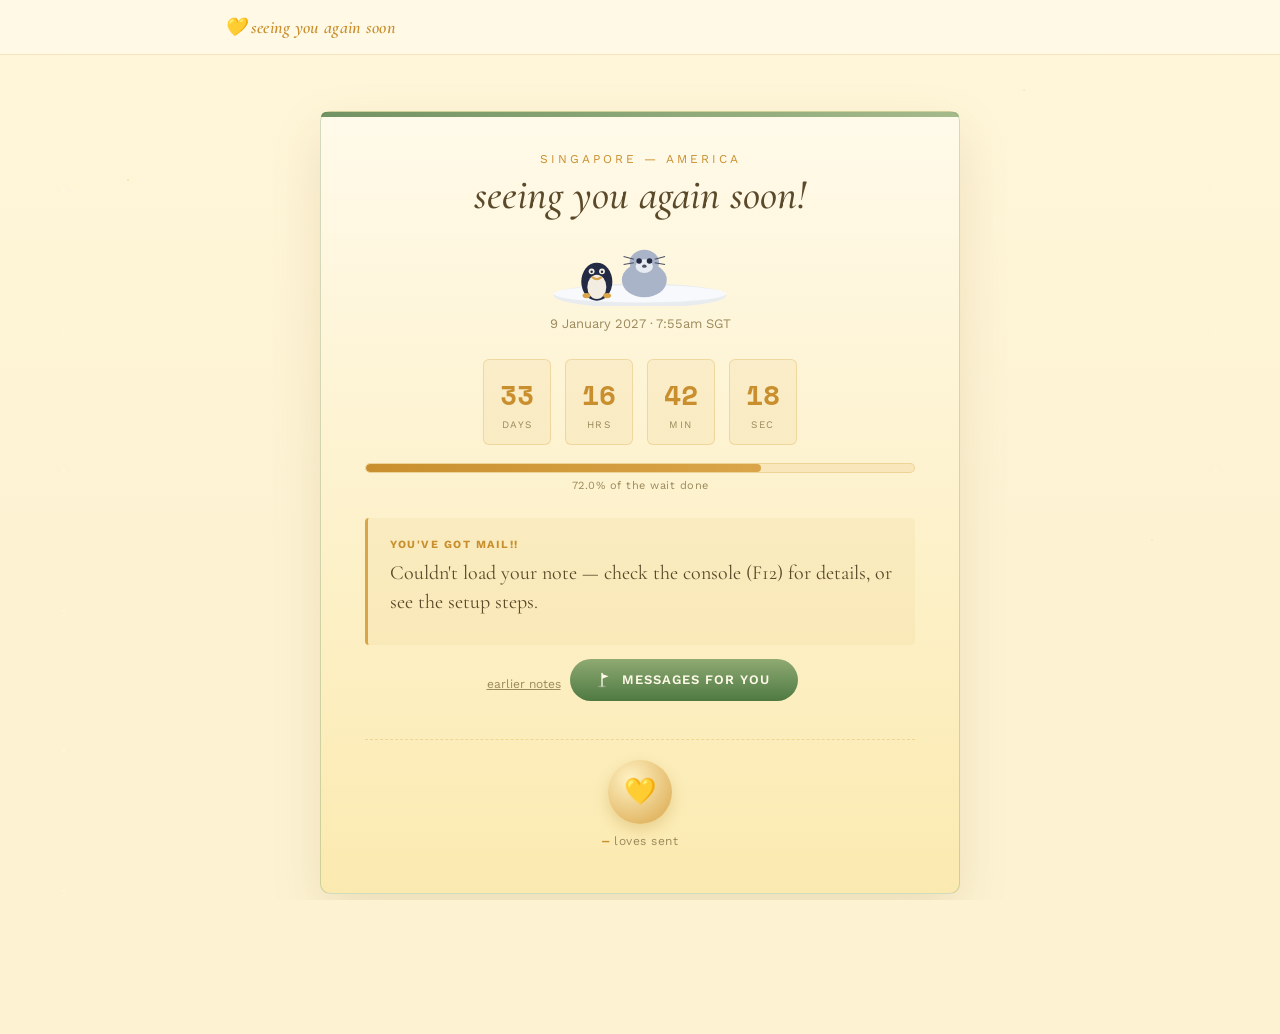
==== index.html @ cc48c46d "Update index.html" ====
<!DOCTYPE html>
<html lang="en">
<head>
<meta charset="UTF-8">
<meta name="viewport" content="width=device-width, initial-scale=1">
<title>seeing you again soon!</title>
<link rel="stylesheet" href="page.css">
</head>
<body>

  <div class="sky"></div>
  <div class="snow" aria-hidden="true"></div>

  <header class="site-header">
    <div class="site-header-inner">
      <span class="site-logo">💛 seeing you again soon</span>
    </div>
  </header>

  <main class="stage">

    <!-- HOME VIEW -->
    <section id="view-home" class="view is-active">
      <div class="frame">
        <p class="eyebrow">Singapore &mdash; America</p>
        <h1 class="headline">seeing you again soon!</h1>
        <img class="pals" src="icons/pals-illustration.svg" alt="a little penguin and seal sitting together on an ice floe" />
        <p class="target-date">9 January 2027 &middot; 7:55am SGT</p>

        <div class="countdown" id="countdown" aria-live="polite">
          <div class="unit"><span class="num" id="cd-days">00</span><span class="label">days</span></div>
          <div class="unit"><span class="num" id="cd-hours">00</span><span class="label">hrs</span></div>
          <div class="unit"><span class="num" id="cd-mins">00</span><span class="label">min</span></div>
          <div class="unit"><span class="num" id="cd-secs">00</span><span class="label">sec</span></div>
        </div>

        <div class="progress-wrap">
          <div class="progress-track"><div class="progress-fill" id="progress-fill"></div></div>
          <p class="progress-pct" id="progress-pct">0% of the wait done</p>
        </div>

        <div class="note-card" id="note-card">
          <p class="note-eyebrow">you've got mail!!</p>
          <p class="note-body" id="note-body">Loading&hellip;</p>
          <p class="note-date" id="note-date"></p>
        </div>

        <button class="prev-toggle" id="view-calendar-btn" type="button">
          earlier notes
        </button>

        <button class="letterbox-btn" id="open-letterbox" type="button">
          <svg class="flag-icon" viewBox="0 0 24 24" width="16" height="16" aria-hidden="true"><line x1="6" y1="2" x2="6" y2="21" stroke="currentColor" stroke-width="2" stroke-linecap="round"/><polygon points="6,3 6,10 16,6.5" fill="currentColor"/><ellipse cx="6" cy="21.5" rx="6" ry="1.4" fill="currentColor" opacity="0.3"/></svg>
          messages for you
        </button>

        <div class="love-section">
          <button class="send-love-btn" id="send-love-btn" type="button" aria-label="send love">💛</button>
          <p class="love-count-label"><span id="love-count">—</span> loves sent</p>
        </div>
      </div>
    </section>

    <!-- MOOD SELECT VIEW -->
    <section id="view-mood" class="view">
      <div class="frame">
        <button class="back-btn" data-back="view-home" type="button">
          <svg class="flag-icon-sm" viewBox="0 0 24 24" width="13" height="13" aria-hidden="true"><line x1="6" y1="2" x2="6" y2="21" stroke="currentColor" stroke-width="2" stroke-linecap="round"/><polygon points="6,3 6,10 16,6.5" fill="currentColor"/><ellipse cx="6" cy="21.5" rx="6" ry="1.4" fill="currentColor" opacity="0.3"/></svg>
          back
        </button>
        <h2 class="sub-headline">choose a message based on how you're feeling!</h2>
        <div class="mood-grid" id="mood-grid"></div>
      </div>
    </section>

    <!-- ENVELOPES VIEW -->
    <section id="view-envelopes" class="view">
      <div class="frame">
        <button class="back-btn" data-back="view-mood" type="button">
          <svg class="flag-icon-sm" viewBox="0 0 24 24" width="13" height="13" aria-hidden="true"><line x1="6" y1="2" x2="6" y2="21" stroke="currentColor" stroke-width="2" stroke-linecap="round"/><polygon points="6,3 6,10 16,6.5" fill="currentColor"/><ellipse cx="6" cy="21.5" rx="6" ry="1.4" fill="currentColor" opacity="0.3"/></svg>
          back
        </button>
        <h2 class="sub-headline" id="envelopes-title">pick an envelope</h2>
        <div class="envelope-grid" id="envelope-grid"></div>
        <div class="letter-reveal" id="letter-reveal" hidden>
          <p class="letter-text" id="letter-text"></p>
          <button class="close-letter" id="close-letter" type="button">seal it back up</button>
        </div>
      </div>
    </section>

    <!-- CALENDAR VIEW -->
    <section id="view-calendar" class="view">
      <div class="frame calendar-frame">
        <button class="back-btn" data-back="view-home" type="button">
          <svg class="flag-icon-sm" viewBox="0 0 24 24" width="13" height="13" aria-hidden="true"><line x1="6" y1="2" x2="6" y2="21" stroke="currentColor" stroke-width="2" stroke-linecap="round"/><polygon points="6,3 6,10 16,6.5" fill="currentColor"/><ellipse cx="6" cy="21.5" rx="6" ry="1.4" fill="currentColor" opacity="0.3"/></svg>
          back
        </button>
        <h2 class="sub-headline">all your notes</h2>

        <div class="calendar-header">
          <button class="cal-nav" id="cal-prev" type="button" aria-label="previous month">&#8249;</button>
          <p class="calendar-month-label" id="cal-month-label">Month Year</p>
          <button class="cal-nav" id="cal-next" type="button" aria-label="next month">&#8250;</button>
        </div>

        <div class="calendar-weekdays">
          <span>S</span><span>M</span><span>T</span><span>W</span><span>T</span><span>F</span><span>S</span>
        </div>
        <div class="calendar-grid" id="calendar-grid"></div>

        <p class="calendar-hint">tap or hover a highlighted date to read that day's note</p>
      </div>
    </section>

  </main>

  <div class="calendar-tooltip" id="calendar-tooltip" hidden></div>

  <!-- golf ball transition overlay -->
  <div class="transition-overlay" id="transition-overlay" hidden>
    <svg viewBox="0 0 400 160" class="transition-svg" preserveAspectRatio="xMidYMid meet">
      <line x1="0" y1="130" x2="400" y2="130" stroke="#8a9c72" stroke-width="2" opacity="0.5"/>
      <ellipse cx="330" cy="130" rx="13" ry="5" fill="#2b3a2b"/>
      <line x1="330" y1="130" x2="330" y2="76" stroke="#6b4a2a" stroke-width="3"/>
      <polygon points="330,76 330,92 358,84" fill="#c15b4a"/>
      <g id="golf-club">
        <line x1="30" y1="46" x2="30" y2="118" stroke="#4a4f63" stroke-width="3" stroke-linecap="round"/>
        <rect x="23" y="112" width="15" height="10" rx="2" fill="#2b2b2b"/>
      </g>
      <circle id="golf-ball" cx="30" cy="122" r="8" fill="#fffdf6" stroke="#d8d2bd" stroke-width="1"/>
    </svg>
  </div>

  <footer class="site-footer">
    <p>🐧 &amp; 🦭 &middot; sealed with love</p>
  </footer>

  <script src="messages.js?v=3"></script>
  <script src="page.js?v=3"></script>
</body>
</html>
---- page.css ----
@import url('https://fonts.googleapis.com/css2?family=Cormorant+Garamond:ital,wght@0,400;0,500;0,600;1,500&family=Work+Sans:wght@400;500;600&family=Space+Mono:wght@400;700&display=swap');

:root{
  --bg: #fdf3d3;
  --bg-alt: #fbeab0;
  --card: #fffaea;
  --gold: #d9a548;
  --gold-soft: #c98f2e;
  --rose: #e2a37f;
  --blue: #a9c6dd;
  --ink: #5b4a2a;
  --muted: #9c8a5c;
  --green: #4f7942;
  --green-soft: #8faa73;

  --display: 'Cormorant Garamond', Georgia, serif;
  --body: 'Work Sans', -apple-system, sans-serif;
  --mono: 'Space Mono', monospace;
}

*{ box-sizing: border-box; }

html,body{
  margin:0; padding:0; height:100%;
  background: var(--bg);
  color: var(--ink);
  font-family: var(--body);
  overflow-x:hidden;
}

@media (prefers-reduced-motion: reduce){
  *{ animation-duration: 0.001ms !important; transition-duration: 0.001ms !important; }
}

.sky{
  position:fixed; inset:0; z-index:0;
  background:
    radial-gradient(1.5px 1.5px at 10% 20%, rgba(217,165,72,.35), transparent),
    radial-gradient(1.5px 1.5px at 80% 10%, rgba(217,165,72,.25), transparent),
    radial-gradient(2px 2px at 60% 70%, rgba(217,165,72,.3), transparent),
    radial-gradient(1.5px 1.5px at 30% 85%, rgba(217,165,72,.2), transparent),
    radial-gradient(1.5px 1.5px at 90% 60%, rgba(217,165,72,.2), transparent),
    radial-gradient(2px 2px at 45% 35%, rgba(217,165,72,.25), transparent),
    linear-gradient(180deg, #fff6da, var(--bg) 60%);
  pointer-events:none;
}

.snow{
  position:fixed; inset:0; z-index:0; pointer-events:none; overflow:hidden;
}
.snow::before, .snow::after{
  content:"";
  position:absolute; top:-10%; left:0; width:100%; height:120%;
  background-image:
    radial-gradient(2px 2px at 5% 0%, rgba(255,255,255,.7), transparent),
    radial-gradient(2px 2px at 25% 0%, rgba(255,255,255,.55), transparent),
    radial-gradient(1.5px 1.5px at 45% 0%, rgba(255,255,255,.65), transparent),
    radial-gradient(2px 2px at 65% 0%, rgba(255,255,255,.5), transparent),
    radial-gradient(1.5px 1.5px at 85% 0%, rgba(255,255,255,.6), transparent),
    radial-gradient(2px 2px at 95% 0%, rgba(255,255,255,.55), transparent);
  background-repeat: repeat-y;
  background-size: 100% 140px;
  animation: fall 14s linear infinite;
}
.snow::after{ animation-duration: 22s; opacity: 0.6; background-size: 100% 220px; }
@keyframes fall{
  from{ transform: translateY(-10%); }
  to{ transform: translateY(100%); }
}

/* site header — makes this feel like a page, not a floating widget */
.site-header{
  position: sticky; top: 0; z-index: 10;
  background: rgba(255, 250, 234, 0.75);
  backdrop-filter: blur(8px);
  -webkit-backdrop-filter: blur(8px);
  border-bottom: 1px solid rgba(217,165,72,0.25);
}
.site-header-inner{
  max-width: 880px;
  margin: 0 auto;
  padding: 16px 24px;
}
.site-logo{
  font-family: var(--display);
  font-style: italic;
  font-size: 18px;
  font-weight: 600;
  color: var(--gold-soft);
  letter-spacing: 0.3px;
}

.site-footer{
  position: relative; z-index: 1;
  text-align: center;
  padding: 30px 20px 40px;
  font-size: 12px;
  color: var(--muted);
  letter-spacing: 0.5px;
}
.site-footer p{ margin: 0; }

.stage{
  position:relative; z-index:1;
  min-height: calc(100vh - 120px);
  display:flex; align-items:center; justify-content:center;
  padding: 56px 20px;
}

.view{ display:none; width:100%; }
.view.is-active{ display:block; }

.frame{
  max-width: 640px;
  margin: 0 auto;
  padding: 40px 44px 44px;
  border-radius: 10px;
  background: linear-gradient(180deg, var(--card), var(--bg-alt));
  position: relative;
  text-align:center;
  border: 1px solid rgba(107,143,94,0.3);
  box-shadow: 0 20px 50px rgba(140, 110, 40, 0.15);
}

.frame::before{
  content:"";
  position:absolute; top:0; left:0; right:0; height:5px;
  border-radius: 10px 10px 0 0;
  background: linear-gradient(90deg, var(--green), var(--green-soft));
  opacity: 0.8;
  pointer-events:none;
}

.eyebrow{
  font-family: var(--body);
  font-size: 12px;
  letter-spacing: 3px;
  text-transform: uppercase;
  color: var(--gold-soft);
  margin: 0 0 6px;
}

.headline{
  font-family: var(--display);
  font-style: italic;
  font-weight: 500;
  font-size: 42px;
  line-height: 1.1;
  margin: 0 0 10px;
  color: var(--ink);
}

.pals{
  width: 190px;
  max-width: 60%;
  height: auto;
  margin: 4px auto 10px;
  display: block;
}

.target-date{
  font-family: var(--body);
  font-size: 13px;
  color: var(--muted);
  margin: 0 0 28px;
}

.countdown{
  display:flex;
  justify-content:center;
  gap: 14px;
  margin-bottom: 18px;
  flex-wrap: wrap;
}

.unit{
  background: rgba(217,165,72,0.1);
  border: 1px solid rgba(217,165,72,0.3);
  border-radius: 6px;
  padding: 14px 16px;
  min-width: 68px;
}

.num{
  display:block;
  font-family: var(--mono);
  font-weight: 700;
  font-size: 28px;
  color: var(--gold-soft);
  font-variant-numeric: tabular-nums;
}

.label{
  display:block;
  font-family: var(--body);
  font-size: 10px;
  letter-spacing: 1.5px;
  text-transform: uppercase;
  color: var(--muted);
  margin-top: 4px;
}

/* progress bar */
.progress-wrap{
  margin: 0 0 26px;
}
.progress-track{
  height: 10px;
  border-radius: 999px;
  background: rgba(217,165,72,0.15);
  border: 1px solid rgba(217,165,72,0.3);
  overflow: hidden;
}
.progress-fill{
  height: 100%;
  width: 0%;
  background: linear-gradient(90deg, var(--gold-soft), var(--gold));
  border-radius: 999px;
  transition: width 0.6s ease;
}
.progress-pct{
  font-size: 11px;
  letter-spacing: 0.5px;
  color: var(--muted);
  margin: 6px 0 0;
}

.note-card{
  background: rgba(217,165,72,0.08);
  border-left: 3px solid var(--gold);
  border-radius: 4px;
  padding: 20px 22px;
  text-align: left;
  margin-bottom: 14px;
}

.note-eyebrow{
  font-size: 11px;
  letter-spacing: 1.5px;
  text-transform: uppercase;
  color: var(--gold-soft);
  margin: 0 0 8px;
  font-weight: 700;
}

.note-body{
  font-family: var(--display);
  font-size: 20px;
  line-height: 1.45;
  margin: 0 0 8px;
  color: var(--ink);
}

.note-date{
  font-size: 11px;
  color: var(--muted);
  margin: 0;
}

.prev-toggle{
  background:none; border:none;
  color: var(--muted);
  font-family: var(--body);
  font-size: 12px;
  text-decoration: underline;
  cursor:pointer;
  margin-bottom: 18px;
  padding: 4px;
}
.prev-toggle:hover{ color: var(--gold-soft); }

.prev-list{
  list-style:none; margin: 0 0 22px; padding:0;
  text-align:left;
  display:flex; flex-direction:column; gap:10px;
}
.prev-list li{
  font-size: 13px;
  color: var(--muted);
  border-left: 2px solid rgba(217,165,72,0.3);
  padding-left: 12px;
}
.prev-list li .pl-date{
  display:block;
  font-size: 10px;
  letter-spacing:1px;
  text-transform:uppercase;
  color: var(--gold-soft);
  margin-bottom: 2px;
}

.letterbox-btn, .close-letter{
  font-family: var(--body);
  font-weight: 600;
  font-size: 13px;
  letter-spacing: 1px;
  text-transform: uppercase;
  color: #fffaea;
  background: linear-gradient(180deg, var(--green-soft), var(--green));
  border: none;
  border-radius: 999px;
  padding: 13px 28px;
  cursor: pointer;
  display: inline-flex;
  align-items: center;
  gap: 8px;
  transition: transform 0.15s ease, box-shadow 0.15s ease;
}
.letterbox-btn:hover, .close-letter:hover{
  transform: translateY(-1px);
  box-shadow: 0 6px 18px rgba(79,121,66,0.3);
}
.flag-icon{ flex-shrink: 0; }

/* send love */
.love-section{
  margin-top: 26px;
  padding-top: 20px;
  border-top: 1px dashed rgba(217,165,72,0.35);
  display:flex; flex-direction:column; align-items:center; gap:8px;
}
.send-love-btn{
  width: 64px; height: 64px;
  border-radius: 50%;
  border: none;
  background: radial-gradient(circle at 35% 30%, #fff2c4, var(--gold));
  font-size: 26px;
  cursor: pointer;
  box-shadow: 0 6px 14px rgba(180,130,30,0.25);
  transition: transform 0.15s ease;
}
.send-love-btn:hover{ transform: scale(1.08); }
.send-love-btn.is-sending{ animation: pulse-love 0.4s ease; }
@keyframes pulse-love{
  0%{ transform: scale(1); }
  40%{ transform: scale(1.25); }
  100%{ transform: scale(1); }
}
.love-count-label{
  font-size: 12px;
  color: var(--muted);
  letter-spacing: 0.5px;
  margin: 0;
}
.love-count-label #love-count{
  font-family: var(--mono);
  color: var(--gold-soft);
  font-weight: 700;
}

.back-btn{
  background:none; border:none;
  color: var(--muted);
  font-family: var(--body);
  font-size: 13px;
  cursor:pointer;
  position:absolute;
  top: 18px; left: 20px;
  display: inline-flex;
  align-items: center;
  gap: 6px;
}
.back-btn:hover{ color: var(--green); }
.flag-icon-sm{ flex-shrink: 0; }

.sub-headline{
  font-family: var(--display);
  font-style: italic;
  font-size: 27px;
  font-weight: 500;
  margin: 18px 0 28px;
  color: var(--ink);
}

/* mood grid — bigger, square tiles, centred rows (incl. trailing row) */
.mood-grid{
  display:flex;
  flex-wrap: wrap;
  justify-content: center;
  gap: 18px;
}

.mood-seal{
  border: 1px solid rgba(217,165,72,0.3);
  border-radius: 18px;
  padding: 16px 10px 14px;
  cursor: pointer;
  background: rgba(217,165,72,0.06);
  display:flex; flex-direction:column; align-items:center; gap:10px;
  transition: transform 0.15s ease, border-color 0.15s ease, background 0.15s ease;
  flex: 0 1 140px;
  width: 140px;
}
.mood-seal:hover{ transform: translateY(-3px) scale(1.03); border-color: var(--gold); background: rgba(217,165,72,0.12); }
.mood-seal img{
  width: 100%;
  max-width: 108px;
  aspect-ratio: 1;
  border-radius: 14px;
  background: rgba(255,255,255,0.5);
  object-fit: cover;
}
.mood-seal span{
  font-family: var(--body);
  font-weight: 600;
  font-size: 13px;
  color: var(--ink);
}

/* envelope grid */
.envelope-grid{
  display:grid;
  grid-template-columns: repeat(auto-fit, minmax(120px, 1fr));
  gap: 16px;
  margin-bottom: 10px;
}

.envelope{
  border: 1px solid rgba(217,165,72,0.3);
  border-radius: 10px;
  padding: 16px 10px 12px;
  cursor: pointer;
  background: var(--card);
  display:flex; flex-direction:column; align-items:center; gap:8px;
  transition: transform 0.15s ease;
}
.envelope img{ width: 56px; height: auto; }
.envelope span{
  font-family: var(--body);
  font-weight: 600;
  font-size: 11px;
  letter-spacing: 0.4px;
  text-transform: uppercase;
  color: var(--ink);
}
.envelope:hover{ transform: translateY(-3px); }
.envelope.is-opened{ opacity: 0.55; }

.letter-reveal{
  margin-top: 22px;
  background: rgba(217,165,72,0.08);
  border-left: 3px solid var(--gold);
  border-radius: 4px;
  padding: 24px;
  text-align:left;
}
.letter-text{
  font-family: var(--display);
  font-size: 21px;
  line-height: 1.5;
  margin: 0 0 16px;
  color: var(--ink);
}

@media (max-width: 480px){
  .frame{ padding: 30px 20px 34px; }
  .headline{ font-size: 32px; }
  .num{ font-size: 22px; }
  .unit{ min-width: 58px; padding: 10px 10px; }
  .pals{ width: 150px; }
}

/* golf ball transition, played briefly between views */
.transition-overlay{
  position: fixed; inset: 0; z-index: 50;
  display: flex; align-items: center; justify-content: center;
  background: rgba(253, 243, 211, 0.92);
  backdrop-filter: blur(2px);
}
.transition-overlay[hidden]{
  display: none;
}
.transition-svg{
  width: min(420px, 80vw);
  height: auto;
}
#golf-ball{
  transform: translate(0, 0) rotate(0deg) scale(1);
  opacity: 1;
  transform-box: fill-box;
}
.transition-overlay.is-playing #golf-ball{
  animation: golf-ball-shot 1.1s cubic-bezier(0.3, 0.65, 0.25, 1) forwards;
}
@keyframes golf-ball-shot{
  0%   { transform: translate(0, 0) rotate(0deg) scale(1); opacity: 1; }
  48%  { transform: translate(0, 0) rotate(0deg) scale(1); }
  58%  { transform: translate(38px, -30px) rotate(160deg) scale(1); }
  70%  { transform: translate(120px, -22px) rotate(360deg) scale(1); }
  82%  { transform: translate(205px, -14px) rotate(540deg) scale(1); }
  91%  { transform: translate(268px, -4px) rotate(650deg) scale(1); }
  97%  { transform: translate(294px, 2px) rotate(700deg) scale(0.55); opacity: 0.75; }
  100% { transform: translate(300px, 4px) rotate(720deg) scale(0); opacity: 0; }
}

#golf-club{
  transform-origin: 30px 46px;
  transform-box: fill-box;
  transform: rotate(-58deg);
  opacity: 1;
}
.transition-overlay.is-playing #golf-club{
  animation: golf-club-swing 1.1s ease-in-out forwards;
}
@keyframes golf-club-swing{
  0%   { transform: rotate(-58deg); opacity: 1; }
  30%  { transform: rotate(-58deg); }
  48%  { transform: rotate(6deg); }
  58%  { transform: rotate(30deg); }
  75%  { transform: rotate(38deg); opacity: 1; }
  100% { transform: rotate(38deg); opacity: 0; }
}
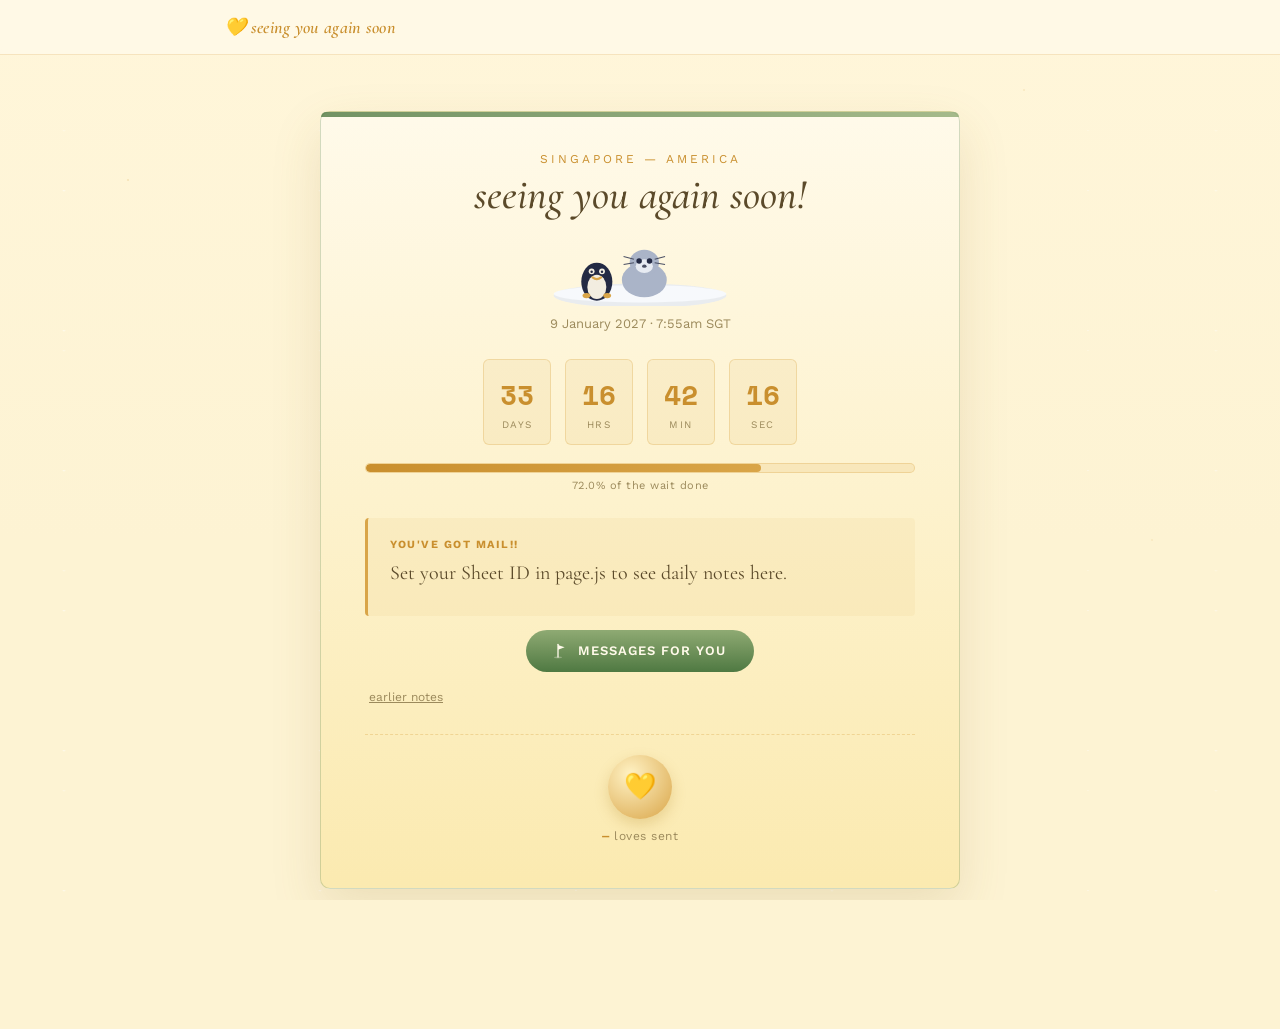
==== commit b4c50e71: "Add files via upload" ====
--- a/index.html
+++ b/index.html
@@ -45,13 +45,13 @@
           <p class="note-date" id="note-date"></p>
         </div>
 
-        <button class="prev-toggle" id="view-calendar-btn" type="button">
-          earlier notes
-        </button>
-
         <button class="letterbox-btn" id="open-letterbox" type="button">
           <svg class="flag-icon" viewBox="0 0 24 24" width="16" height="16" aria-hidden="true"><line x1="6" y1="2" x2="6" y2="21" stroke="currentColor" stroke-width="2" stroke-linecap="round"/><polygon points="6,3 6,10 16,6.5" fill="currentColor"/><ellipse cx="6" cy="21.5" rx="6" ry="1.4" fill="currentColor" opacity="0.3"/></svg>
           messages for you
+        </button>
+
+        <button class="prev-toggle" id="view-calendar-btn" type="button">
+          earlier notes
         </button>
 
         <div class="love-section">
@@ -136,7 +136,7 @@
     <p>🐧 &amp; 🦭 &middot; sealed with love</p>
   </footer>
 
-  <script src="messages.js?v=3"></script>
-  <script src="page.js?v=3"></script>
+  <script src="messages.js?v=4"></script>
+  <script src="page.js?v=4"></script>
 </body>
 </html>
--- a/page.css
+++ b/page.css
@@ -16,6 +16,7 @@
   --display: 'Cormorant Garamond', Georgia, serif;
   --body: 'Work Sans', -apple-system, sans-serif;
   --mono: 'Space Mono', monospace;
+  --sf: -apple-system, BlinkMacSystemFont, 'SF Pro Text', 'Helvetica Neue', Arial, sans-serif;
 }
 
 *{ box-sizing: border-box; }
@@ -264,29 +265,136 @@
   font-size: 12px;
   text-decoration: underline;
   cursor:pointer;
+  margin-top: 14px;
   margin-bottom: 18px;
   padding: 4px;
+  display: block;
 }
 .prev-toggle:hover{ color: var(--gold-soft); }
 
-.prev-list{
-  list-style:none; margin: 0 0 22px; padding:0;
-  text-align:left;
-  display:flex; flex-direction:column; gap:10px;
-}
-.prev-list li{
-  font-size: 13px;
-  color: var(--muted);
-  border-left: 2px solid rgba(217,165,72,0.3);
-  padding-left: 12px;
-}
-.prev-list li .pl-date{
-  display:block;
+/* calendar view — Apple-Calendar-style month grid */
+.calendar-frame{
+  max-width: 480px;
+  background: #ffffff;
+  font-family: var(--sf);
+}
+.calendar-frame .sub-headline{ font-family: var(--display); } /* keep the heading in the site's display font */
+
+.calendar-header{
+  display:flex; align-items:center; justify-content:center;
+  gap: 18px;
+  margin-bottom: 14px;
+}
+.calendar-month-label{
+  font-family: var(--sf);
+  font-weight: 600;
+  font-size: 14px;
+  letter-spacing: 0.2px;
+  color: var(--ink);
+  min-width: 130px;
+}
+.cal-nav{
+  background: none;
+  border: 1px solid rgba(217,165,72,0.35);
+  border-radius: 50%;
+  width: 28px; height: 28px;
+  font-size: 16px;
+  line-height: 1;
+  color: var(--gold-soft);
+  cursor: pointer;
+  transition: background 0.15s ease;
+}
+.cal-nav:hover{ background: rgba(217,165,72,0.15); }
+
+.calendar-weekdays{
+  display:grid;
+  grid-template-columns: repeat(7, 1fr);
+  gap: 4px;
+  margin-bottom: 6px;
+}
+.calendar-weekdays span{
+  font-family: var(--sf);
   font-size: 10px;
-  letter-spacing:1px;
-  text-transform:uppercase;
+  letter-spacing: 0.5px;
+  text-transform: uppercase;
+  color: var(--muted);
+  text-align: center;
+}
+
+.calendar-grid{
+  display:grid;
+  grid-template-columns: repeat(7, 1fr);
+  gap: 4px;
+  margin-bottom: 16px;
+}
+.cal-day{
+  aspect-ratio: 1;
+  display:flex; align-items:center; justify-content:center;
+  border-radius: 50%;
+  font-family: var(--sf);
+  font-size: 12px;
+  color: var(--ink);
+  cursor: default;
+  position: relative;
+}
+.cal-day.is-empty{ visibility: hidden; }
+.cal-day.has-note{
+  background: linear-gradient(180deg, var(--gold-soft), var(--gold));
+  color: #fffaea;
+  font-weight: 700;
+  cursor: pointer;
+}
+.cal-day.has-note:hover,
+.cal-day.has-note.is-active{
+  transform: scale(1.12);
+  box-shadow: 0 4px 10px rgba(180,130,30,0.35);
+}
+.cal-day.is-today{
+  outline: 1.5px solid var(--green);
+  outline-offset: 1px;
+}
+
+.calendar-hint{
+  font-family: var(--sf);
+  font-size: 11px;
+  color: var(--muted);
+  margin: 0;
+}
+
+.calendar-tooltip{
+  position: fixed;
+  z-index: 60;
+  max-width: 240px;
+  background: #ffffff;
+  border: 1px solid rgba(217,165,72,0.35);
+  border-radius: 8px;
+  padding: 12px 14px;
+  box-shadow: 0 10px 24px rgba(140,110,40,0.25);
+  text-align: left;
+  pointer-events: none;
+  font-family: var(--sf);
+}
+.calendar-tooltip .ct-date{
+  font-family: var(--sf);
+  font-size: 10px;
+  letter-spacing: 0.5px;
+  text-transform: uppercase;
   color: var(--gold-soft);
-  margin-bottom: 2px;
+  margin: 0 0 6px;
+  font-weight: 700;
+}
+.calendar-tooltip .ct-message{
+  font-family: var(--sf);
+  font-size: 14px;
+  line-height: 1.45;
+  color: var(--ink);
+  margin: 0 0 8px;
+}
+.calendar-tooltip .ct-message:last-of-type{ margin-bottom: 0; }
+.calendar-tooltip .ct-divider{
+  border: none;
+  border-top: 1px solid rgba(217,165,72,0.3);
+  margin: 8px 0;
 }
 
 .letterbox-btn, .close-letter{
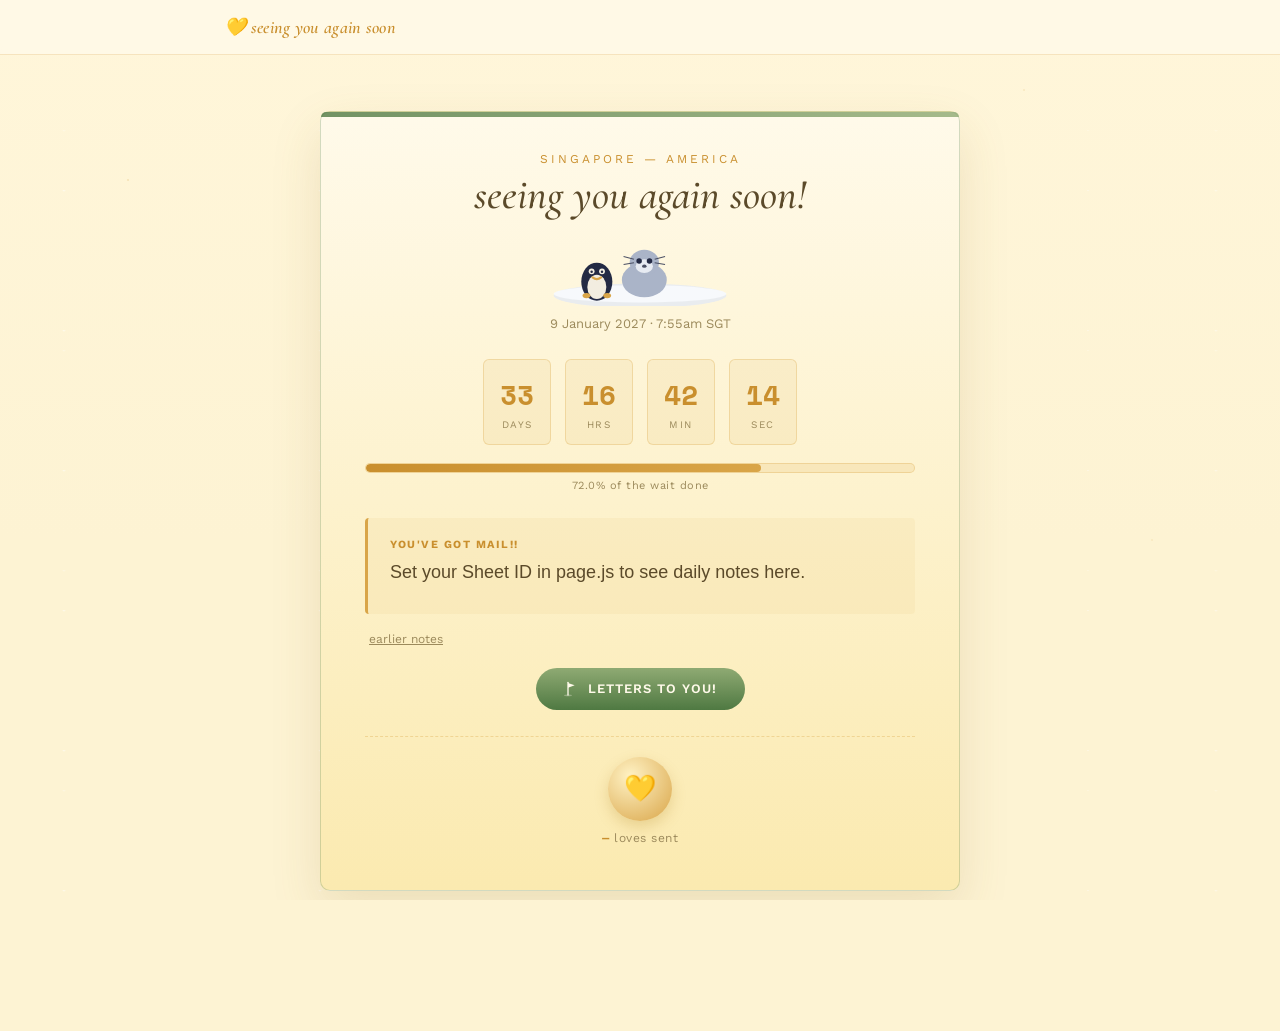
==== commit 3e08d950: "Add files via upload" ====
--- a/index.html
+++ b/index.html
@@ -45,13 +45,13 @@
           <p class="note-date" id="note-date"></p>
         </div>
 
+        <button class="prev-toggle" id="view-calendar-btn" type="button">
+          earlier notes
+        </button>
+
         <button class="letterbox-btn" id="open-letterbox" type="button">
           <svg class="flag-icon" viewBox="0 0 24 24" width="16" height="16" aria-hidden="true"><line x1="6" y1="2" x2="6" y2="21" stroke="currentColor" stroke-width="2" stroke-linecap="round"/><polygon points="6,3 6,10 16,6.5" fill="currentColor"/><ellipse cx="6" cy="21.5" rx="6" ry="1.4" fill="currentColor" opacity="0.3"/></svg>
-          messages for you
-        </button>
-
-        <button class="prev-toggle" id="view-calendar-btn" type="button">
-          earlier notes
+          letters to you!
         </button>
 
         <div class="love-section">
@@ -136,7 +136,7 @@
     <p>🐧 &amp; 🦭 &middot; sealed with love</p>
   </footer>
 
-  <script src="messages.js?v=4"></script>
-  <script src="page.js?v=4"></script>
+  <script src="messages.js?v=5"></script>
+  <script src="page.js?v=5"></script>
 </body>
 </html>
--- a/page.css
+++ b/page.css
@@ -245,9 +245,10 @@
 }
 
 .note-body{
-  font-family: var(--display);
-  font-size: 20px;
-  line-height: 1.45;
+  font-family: var(--sf);
+  font-size: 18px;
+  font-weight: 500;
+  line-height: 1.5;
   margin: 0 0 8px;
   color: var(--ink);
 }
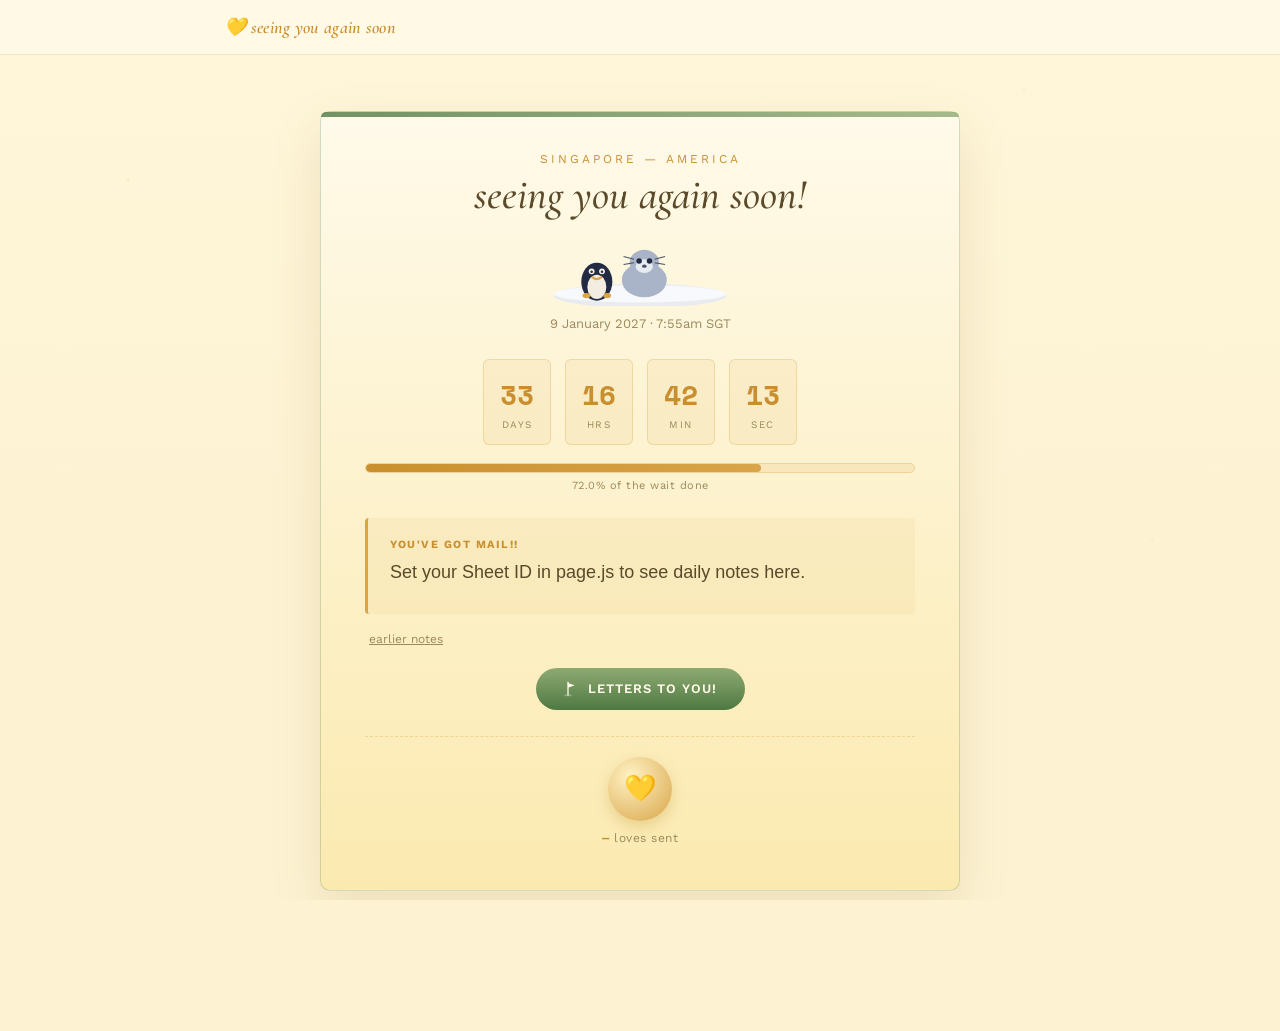
==== commit 6a0a186d: "Update index.html" ====
--- a/index.html
+++ b/index.html
@@ -136,7 +136,7 @@
     <p>🐧 &amp; 🦭 &middot; sealed with love</p>
   </footer>
 
-  <script src="messages.js?v=5"></script>
-  <script src="page.js?v=5"></script>
+  <script src="messages.js?v=6"></script>
+  <script src="page.js?v=6"></script>
 </body>
 </html>
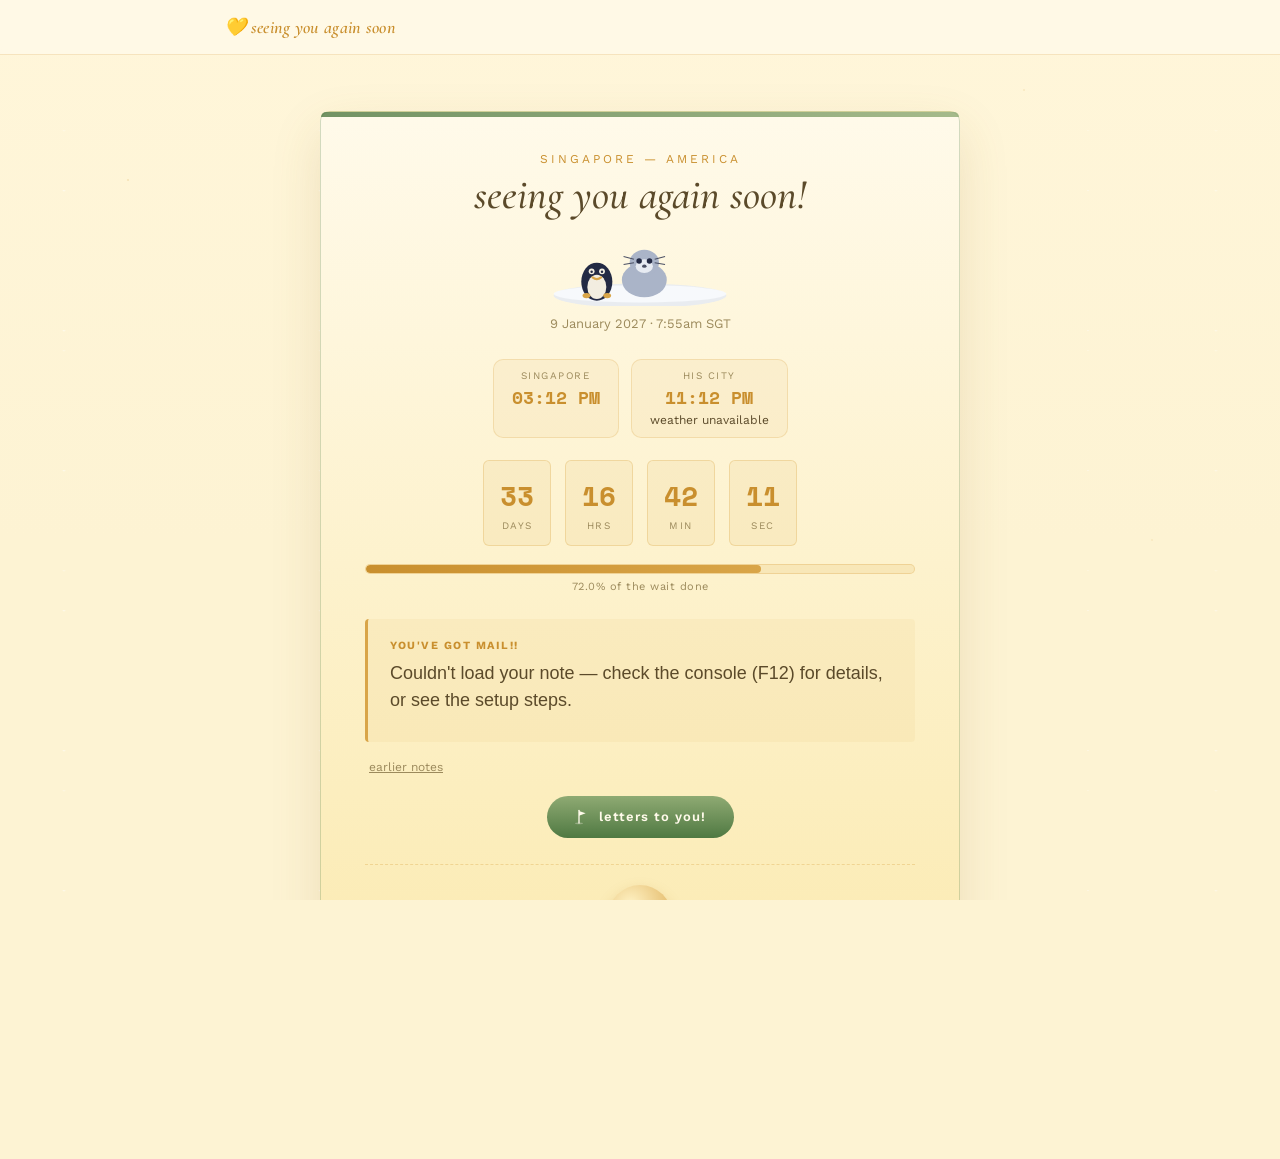
==== commit d1d9f8b4: "Add files via upload" ====
--- a/index.html
+++ b/index.html
@@ -26,6 +26,18 @@
         <h1 class="headline">seeing you again soon!</h1>
         <img class="pals" src="icons/pals-illustration.svg" alt="a little penguin and seal sitting together on an ice floe" />
         <p class="target-date">9 January 2027 &middot; 7:55am SGT</p>
+
+        <div class="tz-weather-row" id="tz-weather-row">
+          <div class="tz-card">
+            <p class="tz-city">singapore</p>
+            <p class="tz-time" id="tz-time-sg">--:--</p>
+          </div>
+          <div class="tz-card">
+            <p class="tz-city" id="his-city-label">his city</p>
+            <p class="tz-time" id="tz-time-his">--:--</p>
+            <p class="tz-weather" id="his-weather">weather loading&hellip;</p>
+          </div>
+        </div>
 
         <div class="countdown" id="countdown" aria-live="polite">
           <div class="unit"><span class="num" id="cd-days">00</span><span class="label">days</span></div>
@@ -81,9 +93,11 @@
           back
         </button>
         <h2 class="sub-headline" id="envelopes-title">pick an envelope</h2>
+        <div class="speech-bubble" id="mood-speech-bubble" hidden>more letters for this section because i thought you would be feeling this emotion more heheh</div>
         <div class="envelope-grid" id="envelope-grid"></div>
         <div class="letter-reveal" id="letter-reveal" hidden>
-          <p class="letter-text" id="letter-text"></p>
+          <div class="letter-text" id="letter-text"></div>
+          <div class="letter-media" id="letter-media"></div>
           <button class="close-letter" id="close-letter" type="button">seal it back up</button>
         </div>
       </div>
@@ -132,11 +146,40 @@
     </svg>
   </div>
 
+  <!-- seal splash overlay, played when closing a letter -->
+  <div class="seal-splash-overlay" id="seal-splash-overlay" hidden>
+    <svg viewBox="0 0 300 160" class="seal-splash-svg" preserveAspectRatio="xMidYMid meet">
+      <rect x="0" y="112" width="300" height="48" fill="#a9c6dd" opacity="0.55"/>
+      <line x1="0" y1="112" x2="300" y2="112" stroke="#7fa8c9" stroke-width="2"/>
+      <g id="seal-diver">
+        <!-- head -->
+        <ellipse cx="150" cy="16" rx="12" ry="11" fill="#aab4c8"/>
+        <circle cx="146" cy="14" r="1.5" fill="#232a44"/>
+        <circle cx="154" cy="14" r="1.5" fill="#232a44"/>
+        <ellipse cx="150" cy="19" rx="2.2" ry="1.6" fill="#4a4f63"/>
+        <!-- body -->
+        <ellipse cx="150" cy="38" rx="14" ry="19" fill="#aab4c8"/>
+        <!-- forked tail fluke -->
+        <path d="M150 55
+                 C141 60 132 59 121 68
+                 C132 66 141 65 148 61
+                 C149 72 151 72 152 61
+                 C159 65 168 66 179 68
+                 C168 59 159 60 150 55 Z" fill="#8b95ac"/>
+      </g>
+      <ellipse id="ripple-1" cx="150" cy="112" rx="12" ry="3.5" fill="none" stroke="#eaf3fa" stroke-width="2" opacity="0"/>
+      <ellipse id="ripple-2" cx="150" cy="112" rx="12" ry="3.5" fill="none" stroke="#eaf3fa" stroke-width="2" opacity="0"/>
+      <ellipse id="ripple-3" cx="150" cy="112" rx="12" ry="3.5" fill="none" stroke="#eaf3fa" stroke-width="2" opacity="0"/>
+      <circle id="splash-point" cx="150" cy="112" r="0.1" opacity="0"/>
+    </svg>
+    <p class="sr-only">a little seal with a tail diving into the water</p>
+  </div>
+
   <footer class="site-footer">
     <p>🐧 &amp; 🦭 &middot; sealed with love</p>
   </footer>
 
-  <script src="messages.js?v=6"></script>
-  <script src="page.js?v=6"></script>
+  <script src="messages.js?v=9"></script>
+  <script src="page.js?v=9"></script>
 </body>
 </html>
--- a/page.css
+++ b/page.css
@@ -403,7 +403,6 @@
   font-weight: 600;
   font-size: 13px;
   letter-spacing: 1px;
-  text-transform: uppercase;
   color: #fffaea;
   background: linear-gradient(180deg, var(--green-soft), var(--green));
   border: none;
@@ -415,6 +414,8 @@
   gap: 8px;
   transition: transform 0.15s ease, box-shadow 0.15s ease;
 }
+.close-letter{ text-transform: uppercase; }
+.letterbox-btn{ text-transform: none; }
 .letterbox-btn:hover, .close-letter:hover{
   transform: translateY(-1px);
   box-shadow: 0 6px 18px rgba(79,121,66,0.3);
@@ -554,11 +555,35 @@
   text-align:left;
 }
 .letter-text{
-  font-family: var(--display);
-  font-size: 21px;
-  line-height: 1.5;
+  font-family: var(--sf);
+  font-size: 16px;
+  font-weight: 400;
+  line-height: 1.6;
   margin: 0 0 16px;
   color: var(--ink);
+}
+.letter-text p{ margin: 0 0 14px; }
+.letter-text p:last-child{ margin-bottom: 0; }
+.letter-text a{
+  color: var(--gold-soft);
+  text-decoration: underline;
+  word-break: break-word;
+}
+.letter-text a:hover{ color: var(--green); }
+
+.letter-media{
+  display: flex;
+  flex-direction: column;
+  gap: 12px;
+  margin: 0 0 16px;
+}
+.letter-photo{
+  width: 100%;
+  border-radius: 8px;
+  display: block;
+}
+.letter-audio{
+  width: 100%;
 }
 
 @media (max-width: 480px){
@@ -589,17 +614,23 @@
   transform-box: fill-box;
 }
 .transition-overlay.is-playing #golf-ball{
-  animation: golf-ball-shot 1.1s cubic-bezier(0.3, 0.65, 0.25, 1) forwards;
+  animation: golf-ball-shot 1.1s linear forwards;
 }
 @keyframes golf-ball-shot{
-  0%   { transform: translate(0, 0) rotate(0deg) scale(1); opacity: 1; }
-  48%  { transform: translate(0, 0) rotate(0deg) scale(1); }
-  58%  { transform: translate(38px, -30px) rotate(160deg) scale(1); }
-  70%  { transform: translate(120px, -22px) rotate(360deg) scale(1); }
-  82%  { transform: translate(205px, -14px) rotate(540deg) scale(1); }
-  91%  { transform: translate(268px, -4px) rotate(650deg) scale(1); }
-  97%  { transform: translate(294px, 2px) rotate(700deg) scale(0.55); opacity: 0.75; }
-  100% { transform: translate(300px, 4px) rotate(720deg) scale(0); opacity: 0; }
+  0%    { transform: translate(0px, 0px)     rotate(0deg)   scale(1);    opacity: 1; }
+  50%   { transform: translate(0px, 0px)     rotate(0deg)   scale(1); }
+  54.6% { transform: translate(30px, -28.8px) rotate(72deg)  scale(1); }
+  59.2% { transform: translate(60px, -51.2px) rotate(144deg) scale(1); }
+  63.8% { transform: translate(90px, -67.2px) rotate(216deg) scale(1); }
+  68.4% { transform: translate(120px, -76.8px) rotate(288deg) scale(1); }
+  73%   { transform: translate(150px, -80px)  rotate(360deg) scale(1); }
+  77.6% { transform: translate(180px, -76.8px) rotate(432deg) scale(1); }
+  82.2% { transform: translate(210px, -67.2px) rotate(504deg) scale(1); }
+  86.8% { transform: translate(240px, -51.2px) rotate(576deg) scale(1); }
+  91.4% { transform: translate(270px, -28.8px) rotate(648deg) scale(1); }
+  96%   { transform: translate(300px, 0px)    rotate(720deg) scale(1);    opacity: 1; }
+  98%   { transform: translate(300px, 3px)    rotate(740deg) scale(0.6);  opacity: 0.7; }
+  100%  { transform: translate(300px, 6px)    rotate(760deg) scale(0);    opacity: 0; }
 }
 
 #golf-club{
@@ -609,13 +640,185 @@
   opacity: 1;
 }
 .transition-overlay.is-playing #golf-club{
-  animation: golf-club-swing 1.1s ease-in-out forwards;
+  animation: golf-club-swing 1.1s linear forwards;
 }
 @keyframes golf-club-swing{
-  0%   { transform: rotate(-58deg); opacity: 1; }
-  30%  { transform: rotate(-58deg); }
-  48%  { transform: rotate(6deg); }
-  58%  { transform: rotate(30deg); }
-  75%  { transform: rotate(38deg); opacity: 1; }
-  100% { transform: rotate(38deg); opacity: 0; }
-}
+  0%    { transform: rotate(-58deg); opacity: 1; }
+  30%   { transform: rotate(-58deg); }
+  38%   { transform: rotate(-40deg); }
+  44%   { transform: rotate(-14deg); }
+  48%   { transform: rotate(4deg); }
+  50%   { transform: rotate(12deg); }
+  55%   { transform: rotate(24deg); }
+  62%   { transform: rotate(32deg); }
+  75%   { transform: rotate(38deg); opacity: 1; }
+  100%  { transform: rotate(38deg); opacity: 0; }
+}
+
+/* seal splash — played when closing a letter */
+.seal-splash-overlay{
+  position: fixed; inset: 0; z-index: 50;
+  display: flex; align-items: center; justify-content: center;
+  background: rgba(253, 243, 211, 0.92);
+  backdrop-filter: blur(2px);
+}
+.seal-splash-overlay[hidden]{ display: none; }
+.seal-splash-svg{
+  width: min(360px, 78vw);
+  height: auto;
+}
+#seal-diver{
+  transform: translateY(-72px) scale(1, 0.92);
+  transform-box: fill-box;
+  transform-origin: center;
+  opacity: 1;
+}
+.seal-splash-overlay.is-playing #seal-diver{
+  animation: seal-dive 0.9s cubic-bezier(0.45, 0, 0.2, 1) forwards;
+}
+@keyframes seal-dive{
+  0%   { transform: translateY(-72px) scale(1, 0.92); opacity: 1; }
+  55%  { transform: translateY(58px) scale(0.9, 1.12); opacity: 1; }
+  68%  { transform: translateY(63px) scale(1.18, 0.78); opacity: 0.85; }
+  85%  { transform: translateY(66px) scale(0.9, 1.05); opacity: 0.4; }
+  100% { transform: translateY(68px) scale(0.85, 1); opacity: 0; }
+}
+#ripple-1, #ripple-2, #ripple-3{
+  transform-box: fill-box;
+  transform-origin: center;
+}
+.seal-splash-overlay.is-playing #ripple-1{ animation: ripple-expand 0.75s ease-out forwards; animation-delay: 0.4s; }
+.seal-splash-overlay.is-playing #ripple-2{ animation: ripple-expand 0.75s ease-out forwards; animation-delay: 0.48s; }
+.seal-splash-overlay.is-playing #ripple-3{ animation: ripple-expand 0.75s ease-out forwards; animation-delay: 0.56s; }
+@keyframes ripple-expand{
+  0%   { transform: scale(1); opacity: 0.85; }
+  100% { transform: scale(3.6, 2); opacity: 0; }
+}
+
+/* realistic splash droplets — spawned by JS at the moment of impact */
+.splash-droplet{
+  position: fixed;
+  border-radius: 50% 50% 50% 0;
+  background: #eaf3fa;
+  opacity: 0;
+  pointer-events: none;
+  z-index: 55;
+  animation: droplet-fly 0.7s ease-out forwards;
+}
+@keyframes droplet-fly{
+  0%   { transform: translate(-50%, -50%) translate(0, 0) scale(0.6) rotate(-20deg); opacity: 0; }
+  12%  { opacity: 1; }
+  55%  { transform: translate(-50%, -50%) translate(var(--dx), var(--dy)) scale(1) rotate(15deg); opacity: 1; }
+  100% { transform: translate(-50%, -50%) translate(calc(var(--dx) * 1.08), calc(var(--dy) + 18px)) scale(0.35) rotate(35deg); opacity: 0; }
+}
+
+.sr-only{
+  position: absolute;
+  width: 1px; height: 1px;
+  padding: 0; margin: -1px;
+  overflow: hidden;
+  clip: rect(0,0,0,0);
+  white-space: nowrap;
+  border: 0;
+}
+
+/* heart-burst effect for special letters */
+.hearts-burst{
+  position: fixed; inset: 0; z-index: 70;
+  pointer-events: none;
+  overflow: hidden;
+}
+.heart-particle{
+  position: absolute;
+  bottom: -30px;
+  opacity: 0;
+  animation-name: heart-rise;
+  animation-timing-function: ease-out;
+  animation-fill-mode: forwards;
+}
+@keyframes heart-rise{
+  0%   { transform: translateY(0) scale(0.6) rotate(0deg); opacity: 0; }
+  10%  { opacity: 1; }
+  80%  { opacity: 1; }
+  100% { transform: translateY(-100vh) scale(1.1) rotate(12deg); opacity: 0; }
+}
+
+/* fireworks effect for special letters */
+.fireworks-burst{
+  position: fixed; inset: 0; z-index: 70;
+  pointer-events: none;
+  overflow: hidden;
+}
+.firework-spark{
+  position: absolute;
+  width: 6px; height: 6px;
+  border-radius: 50%;
+  animation: spark-fly 0.9s ease-out forwards;
+}
+@keyframes spark-fly{
+  0%   { transform: translate(0, 0) scale(1); opacity: 1; }
+  100% { transform: translate(var(--dx), var(--dy)) scale(0.2); opacity: 0; }
+}
+
+/* speech bubble shown on the "general" mood envelope page */
+.speech-bubble{
+  position: relative;
+  max-width: 320px;
+  margin: 0 auto 20px;
+  background: #fff8e6;
+  border: 1.5px solid rgba(217,165,72,0.5);
+  border-radius: 16px;
+  padding: 14px 18px;
+  font-family: var(--body);
+  font-size: 13px;
+  line-height: 1.45;
+  color: var(--ink);
+  box-shadow: 0 6px 16px rgba(140,110,40,0.12);
+}
+.speech-bubble::after{
+  content: "";
+  position: absolute;
+  left: 50%;
+  bottom: -9px;
+  transform: translateX(-50%);
+  width: 16px; height: 16px;
+  background: #fff8e6;
+  border-right: 1.5px solid rgba(217,165,72,0.5);
+  border-bottom: 1.5px solid rgba(217,165,72,0.5);
+  clip-path: polygon(0 0, 100% 0, 0 100%);
+}
+
+/* timezone clock + weather widget */
+.tz-weather-row{
+  display: flex;
+  justify-content: center;
+  gap: 12px;
+  margin-bottom: 22px;
+  flex-wrap: wrap;
+}
+.tz-card{
+  background: rgba(217,165,72,0.08);
+  border: 1px solid rgba(217,165,72,0.25);
+  border-radius: 10px;
+  padding: 10px 18px;
+  min-width: 120px;
+}
+.tz-city{
+  font-size: 10px;
+  letter-spacing: 1.5px;
+  text-transform: uppercase;
+  color: var(--muted);
+  margin: 0 0 3px;
+}
+.tz-time{
+  font-family: var(--mono);
+  font-size: 18px;
+  font-weight: 700;
+  color: var(--gold-soft);
+  margin: 0;
+}
+.tz-weather{
+  font-size: 12px;
+  color: var(--ink);
+  margin: 3px 0 0;
+}
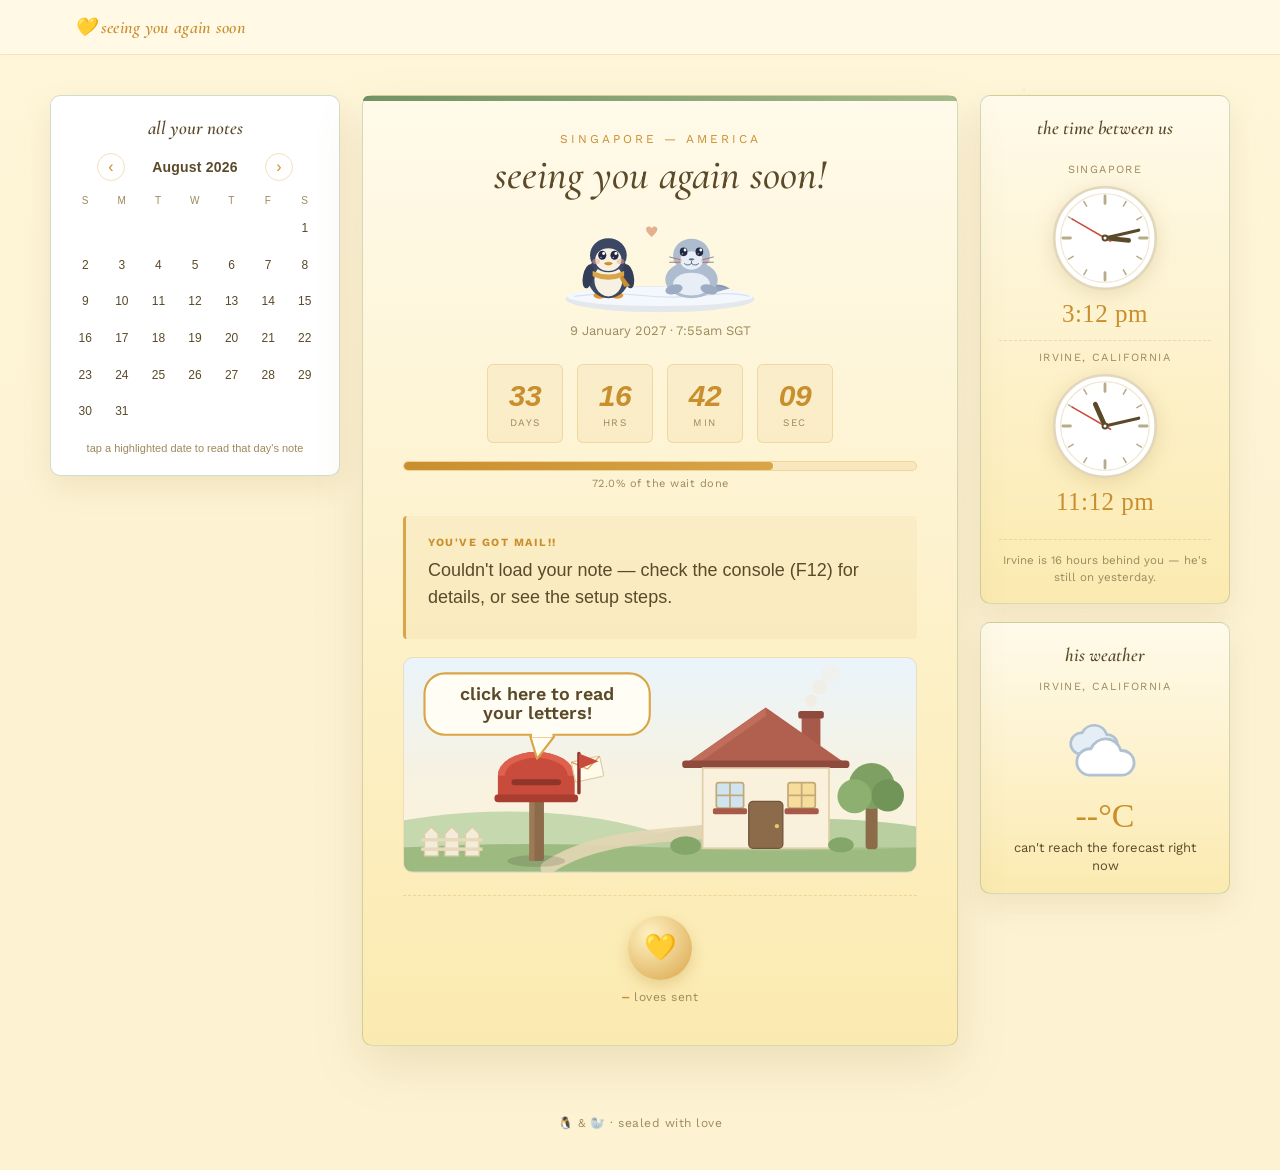
==== commit 70ef62c4: "Add files via upload" ====
--- a/index.html
+++ b/index.html
@@ -4,7 +4,7 @@
 <meta charset="UTF-8">
 <meta name="viewport" content="width=device-width, initial-scale=1">
 <title>seeing you again soon!</title>
-<link rel="stylesheet" href="page.css">
+<link rel="stylesheet" href="page.css?v=10">
 </head>
 <body>
 
@@ -19,61 +19,256 @@
 
   <main class="stage">
 
-    <!-- HOME VIEW -->
+    <!-- ══════════════════════ HOME VIEW ══════════════════════ -->
     <section id="view-home" class="view is-active">
-      <div class="frame">
-        <p class="eyebrow">Singapore &mdash; America</p>
-        <h1 class="headline">seeing you again soon!</h1>
-        <img class="pals" src="icons/pals-illustration.svg" alt="a little penguin and seal sitting together on an ice floe" />
-        <p class="target-date">9 January 2027 &middot; 7:55am SGT</p>
-
-        <div class="tz-weather-row" id="tz-weather-row">
-          <div class="tz-card">
-            <p class="tz-city">singapore</p>
-            <p class="tz-time" id="tz-time-sg">--:--</p>
+      <div class="home-layout">
+
+        <!-- ───────── LEFT COLUMN: calendar of every note sent ───────── -->
+        <aside class="col-left">
+          <div class="panel calendar-panel">
+            <h2 class="panel-title">all your notes</h2>
+
+            <div class="calendar-header">
+              <button class="cal-nav" id="cal-prev" type="button" aria-label="previous month">&#8249;</button>
+              <p class="calendar-month-label" id="cal-month-label">August 2026</p>
+              <button class="cal-nav" id="cal-next" type="button" aria-label="next month">&#8250;</button>
+            </div>
+
+            <div class="calendar-weekdays">
+              <span>S</span><span>M</span><span>T</span><span>W</span><span>T</span><span>F</span><span>S</span>
+            </div>
+            <div class="calendar-grid" id="calendar-grid"></div>
+
+            <p class="calendar-hint">tap a highlighted date to read that day's note</p>
           </div>
-          <div class="tz-card">
-            <p class="tz-city" id="his-city-label">his city</p>
-            <p class="tz-time" id="tz-time-his">--:--</p>
-            <p class="tz-weather" id="his-weather">weather loading&hellip;</p>
+        </aside>
+
+        <!-- ───────── CENTRE COLUMN: the main event ───────── -->
+        <div class="col-centre">
+          <div class="frame">
+            <p class="eyebrow">Singapore &mdash; America</p>
+            <h1 class="headline">seeing you again soon!</h1>
+            <img class="pals" src="icons/pals-illustration.svg" alt="a little seal and a penguin sitting together on an ice floe" />
+            <p class="target-date">9 January 2027 &middot; 7:55am SGT</p>
+
+            <div class="countdown" id="countdown" aria-live="polite">
+              <div class="unit"><span class="num" id="cd-days">00</span><span class="label">days</span></div>
+              <div class="unit"><span class="num" id="cd-hours">00</span><span class="label">hrs</span></div>
+              <div class="unit"><span class="num" id="cd-mins">00</span><span class="label">min</span></div>
+              <div class="unit"><span class="num" id="cd-secs">00</span><span class="label">sec</span></div>
+            </div>
+
+            <div class="progress-wrap">
+              <div class="progress-track"><div class="progress-fill" id="progress-fill"></div></div>
+              <p class="progress-pct" id="progress-pct">0% of the wait done</p>
+            </div>
+
+            <div class="note-card" id="note-card">
+              <p class="note-eyebrow">you've got mail!!</p>
+              <p class="note-body" id="note-body">Loading&hellip;</p>
+              <p class="note-date" id="note-date"></p>
+            </div>
+
+            <!-- ───── countryside house + red mailbox → opens the letters ───── -->
+            <div class="mailbox-scene">
+              <svg viewBox="0 0 600 250" class="mailbox-svg" preserveAspectRatio="xMidYMid meet" aria-hidden="true">
+
+                <!-- rolling hills -->
+                <ellipse cx="120" cy="250" rx="230" ry="70" fill="#c6d8ae"/>
+                <ellipse cx="470" cy="252" rx="250" ry="64" fill="#b9cfa0"/>
+                <rect x="0" y="222" width="600" height="28" fill="#a8c28d"/>
+                <path d="M0 222 Q150 214 300 222 Q450 230 600 222 L600 250 L0 250 Z" fill="#9dba80"/>
+
+                <!-- a winding path from the mailbox up to the front door -->
+                <path d="M168 246 Q210 216 300 208 Q380 202 424 196"
+                      stroke="#e4d6b4" stroke-width="16" fill="none" stroke-linecap="round" opacity="0.9"/>
+
+                <!-- cottage -->
+                <g class="cottage">
+                  <!-- chimney + smoke -->
+                  <rect x="466" y="66" width="22" height="40" rx="3" fill="#a7594a"/>
+                  <rect x="462" y="62" width="30" height="9" rx="3" fill="#8f4a3e"/>
+                  <circle cx="477" cy="50" r="7" fill="#f2ede0" opacity="0.85"/>
+                  <circle cx="487" cy="34" r="9" fill="#f2ede0" opacity="0.65"/>
+                  <circle cx="500" cy="18" r="11" fill="#f2ede0" opacity="0.45"/>
+
+                  <!-- roof -->
+                  <polygon points="330,124 424,58 518,124" fill="#b1604f"/>
+                  <polygon points="330,124 424,58 424,68 344,124" fill="#c06d5b"/>
+                  <rect x="326" y="120" width="196" height="9" rx="4" fill="#8f4a3e"/>
+
+                  <!-- walls -->
+                  <rect x="350" y="129" width="148" height="94" fill="#faf1dc"/>
+                  <rect x="350" y="129" width="148" height="94" fill="none" stroke="#e0cfa8" stroke-width="2"/>
+
+                  <!-- door -->
+                  <rect x="404" y="168" width="40" height="55" rx="5" fill="#8b6b4a"/>
+                  <rect x="404" y="168" width="40" height="55" rx="5" fill="none" stroke="#71563b" stroke-width="1.5"/>
+                  <circle cx="437" cy="197" r="2.6" fill="#e6c66a"/>
+
+                  <!-- windows -->
+                  <g>
+                    <rect x="366" y="146" width="32" height="30" rx="3" fill="#cfe4ef" stroke="#c2a97a" stroke-width="2"/>
+                    <line x1="382" y1="146" x2="382" y2="176" stroke="#c2a97a" stroke-width="2"/>
+                    <line x1="366" y1="161" x2="398" y2="161" stroke="#c2a97a" stroke-width="2"/>
+                  </g>
+                  <g>
+                    <rect x="450" y="146" width="32" height="30" rx="3" fill="#f6dd9a" stroke="#c2a97a" stroke-width="2"/>
+                    <line x1="466" y1="146" x2="466" y2="176" stroke="#c2a97a" stroke-width="2"/>
+                    <line x1="450" y1="161" x2="482" y2="161" stroke="#c2a97a" stroke-width="2"/>
+                  </g>
+
+                  <!-- window boxes -->
+                  <rect x="362" y="176" width="40" height="7" rx="2" fill="#a7594a"/>
+                  <rect x="446" y="176" width="40" height="7" rx="2" fill="#a7594a"/>
+                </g>
+
+                <!-- tree beside the house -->
+                <g>
+                  <rect x="541" y="168" width="14" height="56" rx="4" fill="#8b6b4a"/>
+                  <circle cx="548" cy="150" r="27" fill="#7fa063"/>
+                  <circle cx="528" cy="162" r="20" fill="#8db071"/>
+                  <circle cx="567" cy="161" r="19" fill="#719459"/>
+                </g>
+
+                <!-- little picket fence -->
+                <g fill="#f4ecd8" stroke="#dccdaa" stroke-width="1.5">
+                  <polygon points="24,206 32,198 40,206 40,232 24,232"/>
+                  <polygon points="48,206 56,198 64,206 64,232 48,232"/>
+                  <polygon points="72,206 80,198 88,206 88,232 72,232"/>
+                </g>
+                <rect x="20" y="211" width="72" height="4" fill="#e6dabb"/>
+                <rect x="20" y="222" width="72" height="4" fill="#e6dabb"/>
+
+                <!-- shrubs -->
+                <ellipse cx="330" cy="220" rx="18" ry="11" fill="#84a668"/>
+                <ellipse cx="512" cy="219" rx="15" ry="9" fill="#84a668"/>
+
+                <!-- ═════ the red mailbox — clickable ═════ -->
+                <g id="mailbox-hit" class="hit" role="button" tabindex="0"
+                   aria-label="open your letters">
+                  <!-- shadow -->
+                  <ellipse cx="155" cy="238" rx="34" ry="7" fill="#000000" opacity="0.12"/>
+                  <!-- post -->
+                  <rect x="147" y="160" width="17" height="78" rx="3" fill="#8b6b4a"/>
+                  <rect x="147" y="160" width="6" height="78" fill="#9c7a56"/>
+                  <!-- box -->
+                  <path d="M110 164 L110 138 A45 28 0 0 1 200 138 L200 164 Z" fill="#c94b3b"/>
+                  <path d="M110 138 A45 28 0 0 1 200 138 L192 138 A37 21 0 0 0 118 138 Z" fill="#e0604f"/>
+                  <!-- letter slot -->
+                  <rect x="126" y="142" width="58" height="7" rx="3.5" fill="#8f3529"/>
+                  <!-- front lip -->
+                  <rect x="106" y="160" width="98" height="9" rx="4" fill="#a83e30"/>
+                  <!-- an envelope peeking out -->
+                  <g>
+                    <rect x="196" y="122" width="34" height="24" rx="2" fill="#fffaea" stroke="#e0cfa8" stroke-width="1.5" transform="rotate(-12 196 122)"/>
+                    <path d="M196 122 L213 134 L230 122" fill="none" stroke="#d9a548" stroke-width="1.5" transform="rotate(-12 196 122)"/>
+                  </g>
+                  <!-- raised flag -->
+                  <line x1="205" y1="112" x2="205" y2="158" stroke="#8f3529" stroke-width="4" stroke-linecap="round"/>
+                  <polygon points="205,112 205,130 228,121" fill="#c94b3b"/>
+                </g>
+
+                <!-- ═════ speech bubble — also clickable ═════ -->
+                <g id="bubble-hit" class="hit" role="button" tabindex="0"
+                   aria-label="open your letters">
+                  <path d="M148 92 L176 92 L156 118 Z" fill="#fffdf4"/>
+                  <rect x="24" y="18" width="264" height="72" rx="24" fill="#fffdf4" stroke="#d9a548" stroke-width="2.5"/>
+                  <path d="M148 92 L176 92 L156 118 Z" fill="#fffdf4" stroke="#d9a548" stroke-width="2.5"
+                        stroke-linejoin="round"/>
+                  <path d="M150 90 L174 90" stroke="#fffdf4" stroke-width="5"/>
+                  <text x="156" y="49" class="bubble-text" text-anchor="middle">click here to read</text>
+                  <text x="156" y="72" class="bubble-text" text-anchor="middle">your letters!</text>
+                </g>
+              </svg>
+            </div>
+
+            <div class="love-section">
+              <button class="send-love-btn" id="send-love-btn" type="button" aria-label="send love">💛</button>
+              <p class="love-count-label"><span id="love-count">—</span> loves sent</p>
+            </div>
           </div>
         </div>
 
-        <div class="countdown" id="countdown" aria-live="polite">
-          <div class="unit"><span class="num" id="cd-days">00</span><span class="label">days</span></div>
-          <div class="unit"><span class="num" id="cd-hours">00</span><span class="label">hrs</span></div>
-          <div class="unit"><span class="num" id="cd-mins">00</span><span class="label">min</span></div>
-          <div class="unit"><span class="num" id="cd-secs">00</span><span class="label">sec</span></div>
-        </div>
-
-        <div class="progress-wrap">
-          <div class="progress-track"><div class="progress-fill" id="progress-fill"></div></div>
-          <p class="progress-pct" id="progress-pct">0% of the wait done</p>
-        </div>
-
-        <div class="note-card" id="note-card">
-          <p class="note-eyebrow">you've got mail!!</p>
-          <p class="note-body" id="note-body">Loading&hellip;</p>
-          <p class="note-date" id="note-date"></p>
-        </div>
-
-        <button class="prev-toggle" id="view-calendar-btn" type="button">
-          earlier notes
-        </button>
-
-        <button class="letterbox-btn" id="open-letterbox" type="button">
-          <svg class="flag-icon" viewBox="0 0 24 24" width="16" height="16" aria-hidden="true"><line x1="6" y1="2" x2="6" y2="21" stroke="currentColor" stroke-width="2" stroke-linecap="round"/><polygon points="6,3 6,10 16,6.5" fill="currentColor"/><ellipse cx="6" cy="21.5" rx="6" ry="1.4" fill="currentColor" opacity="0.3"/></svg>
-          letters to you!
-        </button>
-
-        <div class="love-section">
-          <button class="send-love-btn" id="send-love-btn" type="button" aria-label="send love">💛</button>
-          <p class="love-count-label"><span id="love-count">—</span> loves sent</p>
-        </div>
+        <!-- ───────── RIGHT COLUMN: clocks on top, weather below ───────── -->
+        <aside class="col-right">
+
+          <div class="panel clock-panel">
+            <h2 class="panel-title">the time between us</h2>
+
+            <div class="clock-block">
+              <p class="clock-city">Singapore</p>
+              <svg class="clockface" viewBox="0 0 100 100" aria-hidden="true">
+                <circle cx="50" cy="50" r="47" fill="#ffffff" stroke="#e2d7bb" stroke-width="2.5"/>
+                <circle cx="50" cy="50" r="41" fill="#ffffff" stroke="#f0e7d0" stroke-width="1"/>
+                <g stroke="#b8ab8a" stroke-linecap="round">
+                  <line x1="50" y1="11" x2="50" y2="18" stroke-width="2.6"/>
+                  <line x1="89" y1="50" x2="82" y2="50" stroke-width="2.6"/>
+                  <line x1="50" y1="89" x2="50" y2="82" stroke-width="2.6"/>
+                  <line x1="11" y1="50" x2="18" y2="50" stroke-width="2.6"/>
+                  <line x1="69.5" y1="16.2" x2="67" y2="20.5" stroke-width="1.4"/>
+                  <line x1="83.8" y1="30.5" x2="79.5" y2="33" stroke-width="1.4"/>
+                  <line x1="83.8" y1="69.5" x2="79.5" y2="67" stroke-width="1.4"/>
+                  <line x1="69.5" y1="83.8" x2="67" y2="79.5" stroke-width="1.4"/>
+                  <line x1="30.5" y1="83.8" x2="33" y2="79.5" stroke-width="1.4"/>
+                  <line x1="16.2" y1="69.5" x2="20.5" y2="67" stroke-width="1.4"/>
+                  <line x1="16.2" y1="30.5" x2="20.5" y2="33" stroke-width="1.4"/>
+                  <line x1="30.5" y1="16.2" x2="33" y2="20.5" stroke-width="1.4"/>
+                </g>
+                <line id="sg-hour" x1="50" y1="50" x2="50" y2="28" stroke="#5b4a2a" stroke-width="4.4" stroke-linecap="round"/>
+                <line id="sg-min"  x1="50" y1="50" x2="50" y2="18" stroke="#5b4a2a" stroke-width="3"   stroke-linecap="round"/>
+                <line id="sg-sec"  x1="50" y1="56" x2="50" y2="15" stroke="#c94b3b" stroke-width="1.4" stroke-linecap="round"/>
+                <circle cx="50" cy="50" r="3.2" fill="#5b4a2a"/>
+                <circle cx="50" cy="50" r="1.4" fill="#ffffff"/>
+              </svg>
+              <p class="clock-digital" id="tz-time-sg">--:--</p>
+            </div>
+
+            <div class="clock-block">
+              <p class="clock-city" id="his-city-label">Irvine, California</p>
+              <svg class="clockface" viewBox="0 0 100 100" aria-hidden="true">
+                <circle cx="50" cy="50" r="47" fill="#ffffff" stroke="#e2d7bb" stroke-width="2.5"/>
+                <circle cx="50" cy="50" r="41" fill="#ffffff" stroke="#f0e7d0" stroke-width="1"/>
+                <g stroke="#b8ab8a" stroke-linecap="round">
+                  <line x1="50" y1="11" x2="50" y2="18" stroke-width="2.6"/>
+                  <line x1="89" y1="50" x2="82" y2="50" stroke-width="2.6"/>
+                  <line x1="50" y1="89" x2="50" y2="82" stroke-width="2.6"/>
+                  <line x1="11" y1="50" x2="18" y2="50" stroke-width="2.6"/>
+                  <line x1="69.5" y1="16.2" x2="67" y2="20.5" stroke-width="1.4"/>
+                  <line x1="83.8" y1="30.5" x2="79.5" y2="33" stroke-width="1.4"/>
+                  <line x1="83.8" y1="69.5" x2="79.5" y2="67" stroke-width="1.4"/>
+                  <line x1="69.5" y1="83.8" x2="67" y2="79.5" stroke-width="1.4"/>
+                  <line x1="30.5" y1="83.8" x2="33" y2="79.5" stroke-width="1.4"/>
+                  <line x1="16.2" y1="69.5" x2="20.5" y2="67" stroke-width="1.4"/>
+                  <line x1="16.2" y1="30.5" x2="20.5" y2="33" stroke-width="1.4"/>
+                  <line x1="30.5" y1="16.2" x2="33" y2="20.5" stroke-width="1.4"/>
+                </g>
+                <line id="his-hour" x1="50" y1="50" x2="50" y2="28" stroke="#5b4a2a" stroke-width="4.4" stroke-linecap="round"/>
+                <line id="his-min"  x1="50" y1="50" x2="50" y2="18" stroke="#5b4a2a" stroke-width="3"   stroke-linecap="round"/>
+                <line id="his-sec"  x1="50" y1="56" x2="50" y2="15" stroke="#c94b3b" stroke-width="1.4" stroke-linecap="round"/>
+                <circle cx="50" cy="50" r="3.2" fill="#5b4a2a"/>
+                <circle cx="50" cy="50" r="1.4" fill="#ffffff"/>
+              </svg>
+              <p class="clock-digital" id="tz-time-his">--:--</p>
+            </div>
+
+            <p class="tz-gap" id="tz-gap">&nbsp;</p>
+          </div>
+
+          <div class="panel weather-panel">
+            <h2 class="panel-title">his weather</h2>
+            <p class="weather-city">Irvine, California</p>
+            <div class="weather-icon" id="weather-icon" aria-hidden="true"></div>
+            <p class="weather-temp" id="weather-temp">--&deg;C</p>
+            <p class="weather-desc" id="weather-desc">loading&hellip;</p>
+          </div>
+
+        </aside>
+
       </div>
     </section>
 
-    <!-- MOOD SELECT VIEW -->
+    <!-- ══════════════════════ MOOD SELECT VIEW ══════════════════════ -->
     <section id="view-mood" class="view">
       <div class="frame">
         <button class="back-btn" data-back="view-home" type="button">
@@ -85,7 +280,7 @@
       </div>
     </section>
 
-    <!-- ENVELOPES VIEW -->
+    <!-- ══════════════════════ ENVELOPES VIEW ══════════════════════ -->
     <section id="view-envelopes" class="view">
       <div class="frame">
         <button class="back-btn" data-back="view-mood" type="button">
@@ -103,83 +298,115 @@
       </div>
     </section>
 
-    <!-- CALENDAR VIEW -->
-    <section id="view-calendar" class="view">
-      <div class="frame calendar-frame">
-        <button class="back-btn" data-back="view-home" type="button">
-          <svg class="flag-icon-sm" viewBox="0 0 24 24" width="13" height="13" aria-hidden="true"><line x1="6" y1="2" x2="6" y2="21" stroke="currentColor" stroke-width="2" stroke-linecap="round"/><polygon points="6,3 6,10 16,6.5" fill="currentColor"/><ellipse cx="6" cy="21.5" rx="6" ry="1.4" fill="currentColor" opacity="0.3"/></svg>
-          back
-        </button>
-        <h2 class="sub-headline">all your notes</h2>
-
-        <div class="calendar-header">
-          <button class="cal-nav" id="cal-prev" type="button" aria-label="previous month">&#8249;</button>
-          <p class="calendar-month-label" id="cal-month-label">Month Year</p>
-          <button class="cal-nav" id="cal-next" type="button" aria-label="next month">&#8250;</button>
-        </div>
-
-        <div class="calendar-weekdays">
-          <span>S</span><span>M</span><span>T</span><span>W</span><span>T</span><span>F</span><span>S</span>
-        </div>
-        <div class="calendar-grid" id="calendar-grid"></div>
-
-        <p class="calendar-hint">tap or hover a highlighted date to read that day's note</p>
-      </div>
-    </section>
-
   </main>
 
   <div class="calendar-tooltip" id="calendar-tooltip" hidden></div>
 
-  <!-- golf ball transition overlay -->
+  <!-- ══════════ golf ball transition overlay ══════════ -->
   <div class="transition-overlay" id="transition-overlay" hidden>
-    <svg viewBox="0 0 400 160" class="transition-svg" preserveAspectRatio="xMidYMid meet">
-      <line x1="0" y1="130" x2="400" y2="130" stroke="#8a9c72" stroke-width="2" opacity="0.5"/>
+    <svg viewBox="0 0 400 170" class="transition-svg" preserveAspectRatio="xMidYMid meet">
+      <!-- fairway -->
+      <path d="M0 132 Q120 126 220 130 Q320 134 400 130 L400 170 L0 170 Z" fill="#cfe0b4" opacity="0.55"/>
+      <line x1="0" y1="130" x2="400" y2="130" stroke="#8a9c72" stroke-width="2" opacity="0.55"/>
+
+      <!-- the hole + flag -->
       <ellipse cx="330" cy="130" rx="13" ry="5" fill="#2b3a2b"/>
-      <line x1="330" y1="130" x2="330" y2="76" stroke="#6b4a2a" stroke-width="3"/>
-      <polygon points="330,76 330,92 358,84" fill="#c15b4a"/>
+      <ellipse cx="330" cy="129" rx="11" ry="4" fill="#16220f"/>
+      <line x1="330" y1="129" x2="330" y2="70" stroke="#6b4a2a" stroke-width="3"/>
+      <polygon id="golf-flag" points="330,70 330,88 360,79" fill="#c15b4a"/>
+
+      <!-- ball shadow, scaled by flight height in JS -->
+      <ellipse id="ball-shadow" cx="30" cy="131" rx="8" ry="2.6" fill="#5b4a2a" opacity="0.22"/>
+
       <g id="golf-club">
-        <line x1="30" y1="46" x2="30" y2="118" stroke="#4a4f63" stroke-width="3" stroke-linecap="round"/>
-        <rect x="23" y="112" width="15" height="10" rx="2" fill="#2b2b2b"/>
+        <line x1="30" y1="40" x2="30" y2="118" stroke="#4a4f63" stroke-width="3" stroke-linecap="round"/>
+        <line x1="30" y1="40" x2="30" y2="62" stroke="#2b2b2b" stroke-width="5" stroke-linecap="round"/>
+        <path d="M23 112 L38 112 L40 122 L23 122 Z" fill="#2b2b2b"/>
       </g>
-      <circle id="golf-ball" cx="30" cy="122" r="8" fill="#fffdf6" stroke="#d8d2bd" stroke-width="1"/>
+
+      <g id="golf-ball-g">
+        <circle id="golf-ball" cx="30" cy="122" r="8" fill="#fffdf6" stroke="#ddd6c0" stroke-width="1"/>
+        <g id="golf-ball-dimples" opacity="0.55">
+          <circle cx="27" cy="119" r="1.1" fill="#dcd5bf"/>
+          <circle cx="32" cy="120" r="1.1" fill="#dcd5bf"/>
+          <circle cx="29" cy="124" r="1.1" fill="#dcd5bf"/>
+          <circle cx="33.5" cy="124.5" r="1.1" fill="#dcd5bf"/>
+          <circle cx="26" cy="124" r="1.1" fill="#dcd5bf"/>
+        </g>
+      </g>
+
+      <g id="turf-spray" opacity="0"></g>
     </svg>
   </div>
 
-  <!-- seal splash overlay, played when closing a letter -->
+  <!-- ══════════ seal swim + splash overlay (played when closing a letter) ══════════ -->
   <div class="seal-splash-overlay" id="seal-splash-overlay" hidden>
-    <svg viewBox="0 0 300 160" class="seal-splash-svg" preserveAspectRatio="xMidYMid meet">
-      <rect x="0" y="112" width="300" height="48" fill="#a9c6dd" opacity="0.55"/>
-      <line x1="0" y1="112" x2="300" y2="112" stroke="#7fa8c9" stroke-width="2"/>
-      <g id="seal-diver">
-        <!-- head -->
-        <ellipse cx="150" cy="16" rx="12" ry="11" fill="#aab4c8"/>
-        <circle cx="146" cy="14" r="1.5" fill="#232a44"/>
-        <circle cx="154" cy="14" r="1.5" fill="#232a44"/>
-        <ellipse cx="150" cy="19" rx="2.2" ry="1.6" fill="#4a4f63"/>
-        <!-- body -->
-        <ellipse cx="150" cy="38" rx="14" ry="19" fill="#aab4c8"/>
-        <!-- forked tail fluke -->
-        <path d="M150 55
-                 C141 60 132 59 121 68
-                 C132 66 141 65 148 61
-                 C149 72 151 72 152 61
-                 C159 65 168 66 179 68
-                 C168 59 159 60 150 55 Z" fill="#8b95ac"/>
+    <svg viewBox="0 0 320 200" class="seal-splash-svg" preserveAspectRatio="xMidYMid meet">
+      <defs>
+        <linearGradient id="water-grad" x1="0" y1="0" x2="0" y2="1">
+          <stop offset="0%"   stop-color="#b9d3e6"/>
+          <stop offset="100%" stop-color="#8fb4d0"/>
+        </linearGradient>
+        <clipPath id="water-clip">
+          <rect x="0" y="78" width="320" height="122"/>
+        </clipPath>
+      </defs>
+
+      <!-- water body -->
+      <rect x="0" y="78" width="320" height="122" fill="url(#water-grad)" opacity="0.85"/>
+
+      <!-- moving surface waves -->
+      <path id="wave-back"  d="M-320 82 Q-280 76 -240 82 T-160 82 T-80 82 T0 82 T80 82 T160 82 T240 82 T320 82 T400 82 T480 82 T560 82 T640 82 L640 96 L-320 96 Z"
+            fill="#cfe3f1" opacity="0.55"/>
+      <path id="wave-front" d="M-320 86 Q-284 80 -248 86 T-176 86 T-104 86 T-32 86 T40 86 T112 86 T184 86 T256 86 T328 86 T400 86 T472 86 T544 86 T616 86 L616 100 L-320 100 Z"
+            fill="#e3f0f8" opacity="0.6"/>
+      <line x1="0" y1="78" x2="320" y2="78" stroke="#7fa8c9" stroke-width="1.5" opacity="0.7"/>
+
+      <!-- ripple rings on the surface -->
+      <g id="ripple-layer"></g>
+
+      <!-- the seal (original design, matching the front page) -->
+      <g id="seal-swimmer" clip-path="none">
+        <g id="seal-body">
+          <!-- tail fluke -->
+          <path d="M26 4 C40 -4 52 -4 64 4 C52 8 42 12 28 12 Z" fill="#94a4bd" transform="translate(-46,0)"/>
+          <!-- body -->
+          <ellipse cx="0" cy="2" rx="30" ry="17" fill="#aebccf"/>
+          <ellipse cx="2" cy="8" rx="21" ry="9" fill="#e8eef6"/>
+          <!-- flippers -->
+          <ellipse cx="-4" cy="14" rx="11" ry="5" fill="#9dacc3" transform="rotate(12 -4 14)"/>
+          <!-- head -->
+          <ellipse cx="30" cy="-6" rx="17" ry="15" fill="#aebccf"/>
+          <ellipse cx="33" cy="-2" rx="10" ry="8" fill="#e8eef6"/>
+          <ellipse cx="24" cy="-11" rx="3.4" ry="3.9" fill="#232a44"/>
+          <ellipse cx="37" cy="-11" rx="3.4" ry="3.9" fill="#232a44"/>
+          <circle cx="25.2" cy="-12.6" r="1.3" fill="#ffffff"/>
+          <circle cx="38.2" cy="-12.6" r="1.3" fill="#ffffff"/>
+          <path d="M28 -3.5 Q31 -5 34 -3.5 Q31 -0.6 28 -3.5 Z" fill="#5d6b85"/>
+          <path d="M31 -0.6 L31 1" stroke="#5d6b85" stroke-width="0.9" stroke-linecap="round"/>
+          <path d="M31 1 Q27.6 3.6 25 1" stroke="#5d6b85" stroke-width="0.9" fill="none" stroke-linecap="round"/>
+          <path d="M31 1 Q34.4 3.6 37 1" stroke="#5d6b85" stroke-width="0.9" fill="none" stroke-linecap="round"/>
+          <path d="M20 -3 L10 -6" stroke="#6f7d95" stroke-width="0.8" stroke-linecap="round"/>
+          <path d="M20 0 L10 1"  stroke="#6f7d95" stroke-width="0.8" stroke-linecap="round"/>
+          <path d="M42 -3 L52 -6" stroke="#6f7d95" stroke-width="0.8" stroke-linecap="round"/>
+          <path d="M42 0 L52 1"  stroke="#6f7d95" stroke-width="0.8" stroke-linecap="round"/>
+        </g>
       </g>
-      <ellipse id="ripple-1" cx="150" cy="112" rx="12" ry="3.5" fill="none" stroke="#eaf3fa" stroke-width="2" opacity="0"/>
-      <ellipse id="ripple-2" cx="150" cy="112" rx="12" ry="3.5" fill="none" stroke="#eaf3fa" stroke-width="2" opacity="0"/>
-      <ellipse id="ripple-3" cx="150" cy="112" rx="12" ry="3.5" fill="none" stroke="#eaf3fa" stroke-width="2" opacity="0"/>
-      <circle id="splash-point" cx="150" cy="112" r="0.1" opacity="0"/>
+
+      <!-- bubble trail while submerged -->
+      <g id="bubble-layer" clip-path="url(#water-clip)"></g>
+
+      <!-- invisible marker JS reads to place splash droplets in page coordinates -->
+      <circle id="splash-point" cx="160" cy="78" r="0.1" opacity="0"/>
     </svg>
-    <p class="sr-only">a little seal with a tail diving into the water</p>
+    <p class="sr-only">a little seal swimming around and splashing back into the water</p>
   </div>
 
   <footer class="site-footer">
     <p>🐧 &amp; 🦭 &middot; sealed with love</p>
   </footer>
 
-  <script src="messages.js?v=9"></script>
-  <script src="page.js?v=9"></script>
+  <script src="messages.js?v=10"></script>
+  <script src="page.js?v=10"></script>
 </body>
 </html>
--- a/page.css
+++ b/page.css
@@ -1,4 +1,4 @@
-@import url('https://fonts.googleapis.com/css2?family=Cormorant+Garamond:ital,wght@0,400;0,500;0,600;1,500&family=Work+Sans:wght@400;500;600&family=Space+Mono:wght@400;700&display=swap');
+@import url('https://fonts.googleapis.com/css2?family=Cormorant+Garamond:ital,wght@0,400;0,500;0,600;1,500&family=Work+Sans:wght@400;500;600&family=Space+Mono:wght@400;700&family=Permanent+Marker&display=swap');
 
 :root{
   --bg: #fdf3d3;
@@ -12,25 +12,38 @@
   --muted: #9c8a5c;
   --green: #4f7942;
   --green-soft: #8faa73;
+  --red: #c94b3b;
 
   --display: 'Cormorant Garamond', Georgia, serif;
   --body: 'Work Sans', -apple-system, sans-serif;
   --mono: 'Space Mono', monospace;
   --sf: -apple-system, BlinkMacSystemFont, 'SF Pro Text', 'Helvetica Neue', Arial, sans-serif;
+
+  /* chalkboard / marker-pen face, used for the clock + weather numbers */
+  --marker: 'Permanent Marker', 'Chalkboard SE', 'Bradley Hand', 'Comic Sans MS', cursive;
+  /* the countdown numbers */
+  --helv: 'Helvetica Neue', Helvetica, Arial, sans-serif;
 }
 
 *{ box-sizing: border-box; }
 
+html{ overflow-x: hidden; }
 html,body{
-  margin:0; padding:0; height:100%;
+  margin:0; padding:0; min-height:100%;
   background: var(--bg);
   color: var(--ink);
   font-family: var(--body);
-  overflow-x:hidden;
 }
 
 @media (prefers-reduced-motion: reduce){
   *{ animation-duration: 0.001ms !important; transition-duration: 0.001ms !important; }
+}
+
+/* visible keyboard focus everywhere */
+:focus-visible{
+  outline: 2.5px solid var(--green);
+  outline-offset: 3px;
+  border-radius: 4px;
 }
 
 .sky{
@@ -69,7 +82,7 @@
   to{ transform: translateY(100%); }
 }
 
-/* site header — makes this feel like a page, not a floating widget */
+/* ───────────────────────── header / footer ───────────────────────── */
 .site-header{
   position: sticky; top: 0; z-index: 10;
   background: rgba(255, 250, 234, 0.75);
@@ -78,7 +91,7 @@
   border-bottom: 1px solid rgba(217,165,72,0.25);
 }
 .site-header-inner{
-  max-width: 880px;
+  max-width: 1180px;
   margin: 0 auto;
   padding: 16px 24px;
 }
@@ -105,16 +118,43 @@
   position:relative; z-index:1;
   min-height: calc(100vh - 120px);
   display:flex; align-items:center; justify-content:center;
-  padding: 56px 20px;
+  padding: 40px 20px;
 }
 
 .view{ display:none; width:100%; }
 .view.is-active{ display:block; }
 
+/* ───────────────────────── home three-column layout ───────────────────────── */
+.home-layout{
+  display: grid;
+  grid-template-columns: 290px minmax(0, 1fr) 250px;
+  gap: 22px;
+  align-items: start;
+  max-width: 1180px;
+  margin: 0 auto;
+}
+.col-left, .col-right{ display: flex; flex-direction: column; gap: 18px; }
+
+.panel{
+  background: linear-gradient(180deg, var(--card), var(--bg-alt));
+  border: 1px solid rgba(107,143,94,0.3);
+  border-radius: 10px;
+  box-shadow: 0 12px 30px rgba(140, 110, 40, 0.12);
+  padding: 20px 18px 18px;
+  text-align: center;
+}
+.panel-title{
+  font-family: var(--display);
+  font-style: italic;
+  font-weight: 600;
+  font-size: 19px;
+  color: var(--ink);
+  margin: 0 0 14px;
+}
+
 .frame{
-  max-width: 640px;
   margin: 0 auto;
-  padding: 40px 44px 44px;
+  padding: 36px 40px 40px;
   border-radius: 10px;
   background: linear-gradient(180deg, var(--card), var(--bg-alt));
   position: relative;
@@ -122,6 +162,8 @@
   border: 1px solid rgba(107,143,94,0.3);
   box-shadow: 0 20px 50px rgba(140, 110, 40, 0.15);
 }
+/* the standalone views stay narrow and centred */
+#view-mood .frame, #view-envelopes .frame{ max-width: 640px; }
 
 .frame::before{
   content:"";
@@ -152,8 +194,8 @@
 }
 
 .pals{
-  width: 190px;
-  max-width: 60%;
+  width: 210px;
+  max-width: 62%;
   height: auto;
   margin: 4px auto 10px;
   display: block;
@@ -163,9 +205,10 @@
   font-family: var(--body);
   font-size: 13px;
   color: var(--muted);
-  margin: 0 0 28px;
-}
-
+  margin: 0 0 26px;
+}
+
+/* ───────────────────────── countdown ───────────────────────── */
 .countdown{
   display:flex;
   justify-content:center;
@@ -179,14 +222,17 @@
   border: 1px solid rgba(217,165,72,0.3);
   border-radius: 6px;
   padding: 14px 16px;
-  min-width: 68px;
-}
-
+  min-width: 76px;
+}
+
+/* countdown numbers — Helvetica Neue, bold + italic */
 .num{
   display:block;
-  font-family: var(--mono);
+  font-family: var(--helv);
   font-weight: 700;
-  font-size: 28px;
+  font-style: italic;
+  font-size: 30px;
+  letter-spacing: -0.5px;
   color: var(--gold-soft);
   font-variant-numeric: tabular-nums;
 }
@@ -202,9 +248,7 @@
 }
 
 /* progress bar */
-.progress-wrap{
-  margin: 0 0 26px;
-}
+.progress-wrap{ margin: 0 0 26px; }
 .progress-track{
   height: 10px;
   border-radius: 999px;
@@ -226,15 +270,15 @@
   margin: 6px 0 0;
 }
 
+/* ───────────────────────── daily note ───────────────────────── */
 .note-card{
   background: rgba(217,165,72,0.08);
   border-left: 3px solid var(--gold);
   border-radius: 4px;
   padding: 20px 22px;
   text-align: left;
-  margin-bottom: 14px;
-}
-
+  margin-bottom: 18px;
+}
 .note-eyebrow{
   font-size: 11px;
   letter-spacing: 1.5px;
@@ -243,7 +287,6 @@
   margin: 0 0 8px;
   font-weight: 700;
 }
-
 .note-body{
   font-family: var(--sf);
   font-size: 18px;
@@ -252,38 +295,134 @@
   margin: 0 0 8px;
   color: var(--ink);
 }
-
 .note-date{
   font-size: 11px;
   color: var(--muted);
   margin: 0;
 }
 
-.prev-toggle{
-  background:none; border:none;
-  color: var(--muted);
-  font-family: var(--body);
-  font-size: 12px;
-  text-decoration: underline;
-  cursor:pointer;
-  margin-top: 14px;
-  margin-bottom: 18px;
-  padding: 4px;
+/* ───────────────────────── mailbox scene ───────────────────────── */
+.mailbox-scene{
+  margin: 6px 0 4px;
+}
+.mailbox-svg{
+  width: 100%;
+  height: auto;
   display: block;
-}
-.prev-toggle:hover{ color: var(--gold-soft); }
-
-/* calendar view — Apple-Calendar-style month grid */
-.calendar-frame{
-  max-width: 480px;
-  background: #ffffff;
-  font-family: var(--sf);
-}
-.calendar-frame .sub-headline{ font-family: var(--display); } /* keep the heading in the site's display font */
-
+  border-radius: 10px;
+  background: linear-gradient(180deg, #eaf4fb 0%, #f8f2df 62%);
+  border: 1px solid rgba(217,165,72,0.28);
+  overflow: hidden;
+}
+.mailbox-svg .hit{
+  cursor: pointer;
+  transform-box: fill-box;
+  transform-origin: center;
+  transition: transform 0.18s ease;
+}
+.mailbox-svg .hit:hover{ transform: scale(1.045); }
+.mailbox-svg #bubble-hit:hover rect{ fill: #fff4d8; }
+.mailbox-svg #bubble-hit:hover path{ stroke-width: 3.5; }
+.mailbox-svg .hit:focus-visible{
+  outline: 2.5px solid var(--green);
+  outline-offset: 4px;
+  border-radius: 8px;
+}
+.bubble-text{
+  font-family: var(--body);
+  font-size: 21px;
+  font-weight: 600;
+  fill: var(--ink);
+}
+/* a slow, gentle nudge so he notices the mailbox is the way in */
+@media (prefers-reduced-motion: no-preference){
+  .mailbox-svg #bubble-hit{ animation: bubble-bob 3.4s ease-in-out infinite; }
+}
+@keyframes bubble-bob{
+  0%, 100%{ transform: translateY(0); }
+  50%     { transform: translateY(-4px); }
+}
+
+/* ───────────────────────── clocks ───────────────────────── */
+.clock-block{
+  padding: 10px 0 12px;
+  border-bottom: 1px dashed rgba(217,165,72,0.35);
+}
+.clock-block:last-of-type{ border-bottom: none; }
+.clock-city{
+  font-family: var(--body);
+  font-size: 11px;
+  letter-spacing: 1.4px;
+  text-transform: uppercase;
+  color: var(--muted);
+  margin: 0 0 8px;
+}
+.clockface{
+  width: 108px;
+  height: 108px;
+  display: block;
+  margin: 0 auto 8px;
+  filter: drop-shadow(0 4px 10px rgba(140,110,40,0.18));
+}
+.clockface line[id$="-hour"],
+.clockface line[id$="-min"]{ transition: transform 0.25s cubic-bezier(0.3, 1.6, 0.5, 1); }
+
+/* clock numbers — chalkboard / marker pen */
+.clock-digital{
+  font-family: var(--marker);
+  font-size: 25px;
+  line-height: 1.1;
+  color: var(--gold-soft);
+  margin: 0;
+  letter-spacing: 0.5px;
+}
+.tz-gap{
+  font-family: var(--body);
+  font-size: 11.5px;
+  line-height: 1.45;
+  color: var(--muted);
+  margin: 12px 0 0;
+  padding-top: 12px;
+  border-top: 1px dashed rgba(217,165,72,0.35);
+}
+
+/* ───────────────────────── weather ───────────────────────── */
+.weather-city{
+  font-family: var(--body);
+  font-size: 11px;
+  letter-spacing: 1.4px;
+  text-transform: uppercase;
+  color: var(--muted);
+  margin: 0 0 10px;
+}
+.weather-icon{
+  width: 88px;
+  height: 88px;
+  margin: 0 auto 6px;
+}
+.weather-icon svg{ width: 100%; height: 100%; display: block; }
+
+/* weather number — chalkboard / marker pen */
+.weather-temp{
+  font-family: var(--marker);
+  font-size: 34px;
+  line-height: 1.1;
+  color: var(--gold-soft);
+  margin: 0 0 4px;
+}
+.weather-desc{
+  font-family: var(--body);
+  font-size: 13px;
+  line-height: 1.4;
+  color: var(--ink);
+  margin: 0;
+}
+
+/* ───────────────────────── calendar ───────────────────────── */
+.calendar-panel{ background: #ffffff; }
 .calendar-header{
   display:flex; align-items:center; justify-content:center;
-  gap: 18px;
+  gap: 10px;
   margin-bottom: 14px;
 }
 .calendar-month-label{
@@ -292,7 +431,8 @@
   font-size: 14px;
   letter-spacing: 0.2px;
   color: var(--ink);
-  min-width: 130px;
+  min-width: 120px;
+  margin: 0;
 }
 .cal-nav{
   background: none;
@@ -303,6 +443,7 @@
   line-height: 1;
   color: var(--gold-soft);
   cursor: pointer;
+  flex-shrink: 0;
   transition: background 0.15s ease;
 }
 .cal-nav:hover{ background: rgba(217,165,72,0.15); }
@@ -326,7 +467,7 @@
   display:grid;
   grid-template-columns: repeat(7, 1fr);
   gap: 4px;
-  margin-bottom: 16px;
+  margin-bottom: 14px;
 }
 .cal-day{
   aspect-ratio: 1;
@@ -337,6 +478,7 @@
   color: var(--ink);
   cursor: default;
   position: relative;
+  transition: transform 0.15s ease, box-shadow 0.15s ease;
 }
 .cal-day.is-empty{ visibility: hidden; }
 .cal-day.has-note{
@@ -354,10 +496,10 @@
   outline: 1.5px solid var(--green);
   outline-offset: 1px;
 }
-
 .calendar-hint{
   font-family: var(--sf);
   font-size: 11px;
+  line-height: 1.4;
   color: var(--muted);
   margin: 0;
 }
@@ -365,7 +507,7 @@
 .calendar-tooltip{
   position: fixed;
   z-index: 60;
-  max-width: 240px;
+  max-width: 250px;
   background: #ffffff;
   border: 1px solid rgba(217,165,72,0.35);
   border-radius: 8px;
@@ -398,11 +540,13 @@
   margin: 8px 0;
 }
 
-.letterbox-btn, .close-letter{
+/* ───────────────────────── buttons ───────────────────────── */
+.close-letter{
   font-family: var(--body);
   font-weight: 600;
   font-size: 13px;
   letter-spacing: 1px;
+  text-transform: uppercase;
   color: #fffaea;
   background: linear-gradient(180deg, var(--green-soft), var(--green));
   border: none;
@@ -414,17 +558,14 @@
   gap: 8px;
   transition: transform 0.15s ease, box-shadow 0.15s ease;
 }
-.close-letter{ text-transform: uppercase; }
-.letterbox-btn{ text-transform: none; }
-.letterbox-btn:hover, .close-letter:hover{
+.close-letter:hover{
   transform: translateY(-1px);
   box-shadow: 0 6px 18px rgba(79,121,66,0.3);
 }
-.flag-icon{ flex-shrink: 0; }
 
 /* send love */
 .love-section{
-  margin-top: 26px;
+  margin-top: 22px;
   padding-top: 20px;
   border-top: 1px dashed rgba(217,165,72,0.35);
   display:flex; flex-direction:column; align-items:center; gap:8px;
@@ -482,14 +623,13 @@
   color: var(--ink);
 }
 
-/* mood grid — bigger, square tiles, centred rows (incl. trailing row) */
+/* ───────────────────────── mood grid ───────────────────────── */
 .mood-grid{
   display:flex;
   flex-wrap: wrap;
   justify-content: center;
   gap: 18px;
 }
-
 .mood-seal{
   border: 1px solid rgba(217,165,72,0.3);
   border-radius: 18px;
@@ -524,7 +664,6 @@
   gap: 16px;
   margin-bottom: 10px;
 }
-
 .envelope{
   border: 1px solid rgba(217,165,72,0.3);
   border-radius: 10px;
@@ -577,188 +716,8 @@
   gap: 12px;
   margin: 0 0 16px;
 }
-.letter-photo{
-  width: 100%;
-  border-radius: 8px;
-  display: block;
-}
-.letter-audio{
-  width: 100%;
-}
-
-@media (max-width: 480px){
-  .frame{ padding: 30px 20px 34px; }
-  .headline{ font-size: 32px; }
-  .num{ font-size: 22px; }
-  .unit{ min-width: 58px; padding: 10px 10px; }
-  .pals{ width: 150px; }
-}
-
-/* golf ball transition, played briefly between views */
-.transition-overlay{
-  position: fixed; inset: 0; z-index: 50;
-  display: flex; align-items: center; justify-content: center;
-  background: rgba(253, 243, 211, 0.92);
-  backdrop-filter: blur(2px);
-}
-.transition-overlay[hidden]{
-  display: none;
-}
-.transition-svg{
-  width: min(420px, 80vw);
-  height: auto;
-}
-#golf-ball{
-  transform: translate(0, 0) rotate(0deg) scale(1);
-  opacity: 1;
-  transform-box: fill-box;
-}
-.transition-overlay.is-playing #golf-ball{
-  animation: golf-ball-shot 1.1s linear forwards;
-}
-@keyframes golf-ball-shot{
-  0%    { transform: translate(0px, 0px)     rotate(0deg)   scale(1);    opacity: 1; }
-  50%   { transform: translate(0px, 0px)     rotate(0deg)   scale(1); }
-  54.6% { transform: translate(30px, -28.8px) rotate(72deg)  scale(1); }
-  59.2% { transform: translate(60px, -51.2px) rotate(144deg) scale(1); }
-  63.8% { transform: translate(90px, -67.2px) rotate(216deg) scale(1); }
-  68.4% { transform: translate(120px, -76.8px) rotate(288deg) scale(1); }
-  73%   { transform: translate(150px, -80px)  rotate(360deg) scale(1); }
-  77.6% { transform: translate(180px, -76.8px) rotate(432deg) scale(1); }
-  82.2% { transform: translate(210px, -67.2px) rotate(504deg) scale(1); }
-  86.8% { transform: translate(240px, -51.2px) rotate(576deg) scale(1); }
-  91.4% { transform: translate(270px, -28.8px) rotate(648deg) scale(1); }
-  96%   { transform: translate(300px, 0px)    rotate(720deg) scale(1);    opacity: 1; }
-  98%   { transform: translate(300px, 3px)    rotate(740deg) scale(0.6);  opacity: 0.7; }
-  100%  { transform: translate(300px, 6px)    rotate(760deg) scale(0);    opacity: 0; }
-}
-
-#golf-club{
-  transform-origin: 30px 46px;
-  transform-box: fill-box;
-  transform: rotate(-58deg);
-  opacity: 1;
-}
-.transition-overlay.is-playing #golf-club{
-  animation: golf-club-swing 1.1s linear forwards;
-}
-@keyframes golf-club-swing{
-  0%    { transform: rotate(-58deg); opacity: 1; }
-  30%   { transform: rotate(-58deg); }
-  38%   { transform: rotate(-40deg); }
-  44%   { transform: rotate(-14deg); }
-  48%   { transform: rotate(4deg); }
-  50%   { transform: rotate(12deg); }
-  55%   { transform: rotate(24deg); }
-  62%   { transform: rotate(32deg); }
-  75%   { transform: rotate(38deg); opacity: 1; }
-  100%  { transform: rotate(38deg); opacity: 0; }
-}
-
-/* seal splash — played when closing a letter */
-.seal-splash-overlay{
-  position: fixed; inset: 0; z-index: 50;
-  display: flex; align-items: center; justify-content: center;
-  background: rgba(253, 243, 211, 0.92);
-  backdrop-filter: blur(2px);
-}
-.seal-splash-overlay[hidden]{ display: none; }
-.seal-splash-svg{
-  width: min(360px, 78vw);
-  height: auto;
-}
-#seal-diver{
-  transform: translateY(-72px) scale(1, 0.92);
-  transform-box: fill-box;
-  transform-origin: center;
-  opacity: 1;
-}
-.seal-splash-overlay.is-playing #seal-diver{
-  animation: seal-dive 0.9s cubic-bezier(0.45, 0, 0.2, 1) forwards;
-}
-@keyframes seal-dive{
-  0%   { transform: translateY(-72px) scale(1, 0.92); opacity: 1; }
-  55%  { transform: translateY(58px) scale(0.9, 1.12); opacity: 1; }
-  68%  { transform: translateY(63px) scale(1.18, 0.78); opacity: 0.85; }
-  85%  { transform: translateY(66px) scale(0.9, 1.05); opacity: 0.4; }
-  100% { transform: translateY(68px) scale(0.85, 1); opacity: 0; }
-}
-#ripple-1, #ripple-2, #ripple-3{
-  transform-box: fill-box;
-  transform-origin: center;
-}
-.seal-splash-overlay.is-playing #ripple-1{ animation: ripple-expand 0.75s ease-out forwards; animation-delay: 0.4s; }
-.seal-splash-overlay.is-playing #ripple-2{ animation: ripple-expand 0.75s ease-out forwards; animation-delay: 0.48s; }
-.seal-splash-overlay.is-playing #ripple-3{ animation: ripple-expand 0.75s ease-out forwards; animation-delay: 0.56s; }
-@keyframes ripple-expand{
-  0%   { transform: scale(1); opacity: 0.85; }
-  100% { transform: scale(3.6, 2); opacity: 0; }
-}
-
-/* realistic splash droplets — spawned by JS at the moment of impact */
-.splash-droplet{
-  position: fixed;
-  border-radius: 50% 50% 50% 0;
-  background: #eaf3fa;
-  opacity: 0;
-  pointer-events: none;
-  z-index: 55;
-  animation: droplet-fly 0.7s ease-out forwards;
-}
-@keyframes droplet-fly{
-  0%   { transform: translate(-50%, -50%) translate(0, 0) scale(0.6) rotate(-20deg); opacity: 0; }
-  12%  { opacity: 1; }
-  55%  { transform: translate(-50%, -50%) translate(var(--dx), var(--dy)) scale(1) rotate(15deg); opacity: 1; }
-  100% { transform: translate(-50%, -50%) translate(calc(var(--dx) * 1.08), calc(var(--dy) + 18px)) scale(0.35) rotate(35deg); opacity: 0; }
-}
-
-.sr-only{
-  position: absolute;
-  width: 1px; height: 1px;
-  padding: 0; margin: -1px;
-  overflow: hidden;
-  clip: rect(0,0,0,0);
-  white-space: nowrap;
-  border: 0;
-}
-
-/* heart-burst effect for special letters */
-.hearts-burst{
-  position: fixed; inset: 0; z-index: 70;
-  pointer-events: none;
-  overflow: hidden;
-}
-.heart-particle{
-  position: absolute;
-  bottom: -30px;
-  opacity: 0;
-  animation-name: heart-rise;
-  animation-timing-function: ease-out;
-  animation-fill-mode: forwards;
-}
-@keyframes heart-rise{
-  0%   { transform: translateY(0) scale(0.6) rotate(0deg); opacity: 0; }
-  10%  { opacity: 1; }
-  80%  { opacity: 1; }
-  100% { transform: translateY(-100vh) scale(1.1) rotate(12deg); opacity: 0; }
-}
-
-/* fireworks effect for special letters */
-.fireworks-burst{
-  position: fixed; inset: 0; z-index: 70;
-  pointer-events: none;
-  overflow: hidden;
-}
-.firework-spark{
-  position: absolute;
-  width: 6px; height: 6px;
-  border-radius: 50%;
-  animation: spark-fly 0.9s ease-out forwards;
-}
-@keyframes spark-fly{
-  0%   { transform: translate(0, 0) scale(1); opacity: 1; }
-  100% { transform: translate(var(--dx), var(--dy)) scale(0.2); opacity: 0; }
-}
+.letter-photo{ width: 100%; border-radius: 8px; display: block; }
+.letter-audio{ width: 100%; }
 
 /* speech bubble shown on the "general" mood envelope page */
 .speech-bubble{
@@ -788,37 +747,184 @@
   clip-path: polygon(0 0, 100% 0, 0 100%);
 }
 
-/* timezone clock + weather widget */
-.tz-weather-row{
-  display: flex;
-  justify-content: center;
-  gap: 12px;
-  margin-bottom: 22px;
-  flex-wrap: wrap;
-}
-.tz-card{
-  background: rgba(217,165,72,0.08);
-  border: 1px solid rgba(217,165,72,0.25);
-  border-radius: 10px;
-  padding: 10px 18px;
-  min-width: 120px;
-}
-.tz-city{
-  font-size: 10px;
-  letter-spacing: 1.5px;
-  text-transform: uppercase;
-  color: var(--muted);
-  margin: 0 0 3px;
-}
-.tz-time{
-  font-family: var(--mono);
-  font-size: 18px;
-  font-weight: 700;
-  color: var(--gold-soft);
-  margin: 0;
-}
-.tz-weather{
-  font-size: 12px;
-  color: var(--ink);
-  margin: 3px 0 0;
-}
+/* ───────────────────────── responsive ───────────────────────── */
+@media (max-width: 1120px){
+  .home-layout{ grid-template-columns: 1fr 1fr; max-width: 780px; }
+  .col-centre{ grid-column: 1 / -1; grid-row: 1; }
+  .col-left { grid-column: 1; grid-row: 2; }
+  .col-right{ grid-column: 2; grid-row: 2; }
+}
+
+@media (max-width: 720px){
+  .home-layout{ grid-template-columns: 1fr; max-width: 520px; }
+  .col-centre{ grid-column: 1; grid-row: 1; }
+  .col-right { grid-column: 1; grid-row: 2; }
+  .col-left  { grid-column: 1; grid-row: 3; }
+}
+
+@media (max-width: 480px){
+  .stage{ padding: 28px 14px; }
+  .frame{ padding: 28px 20px 32px; }
+  .headline{ font-size: 32px; }
+  .num{ font-size: 24px; }
+  .unit{ min-width: 62px; padding: 11px 10px; }
+  .pals{ width: 165px; }
+  .countdown{ gap: 9px; }
+  .clock-digital{ font-size: 22px; }
+  .weather-temp{ font-size: 30px; }
+}
+
+/* ───────────────────────── golf ball transition ───────────────────────── */
+.transition-overlay{
+  position: fixed; inset: 0; z-index: 50;
+  display: flex; align-items: center; justify-content: center;
+  background: rgba(253, 243, 211, 0.94);
+  backdrop-filter: blur(2px);
+}
+.transition-overlay[hidden]{ display: none; }
+.transition-svg{
+  width: min(440px, 84vw);
+  height: auto;
+}
+
+/* the ball and its shadow are driven frame-by-frame from page.js so the
+   arc, bounce and roll follow real projectile motion rather than a
+   fixed set of keyframes */
+#golf-ball-g{
+  transform-box: fill-box;
+  transform-origin: center;
+}
+
+#golf-club{
+  transform-origin: 30px 40px;
+  transform-box: view-box;
+  transform: rotate(-62deg);
+}
+.transition-overlay.is-playing #golf-club{
+  animation: golf-club-swing 1.35s forwards;
+}
+@keyframes golf-club-swing{
+  /* slow backswing, fast downswing through the ball, then follow-through */
+  0%   { transform: rotate(-62deg); opacity: 1; }
+  18%  { transform: rotate(-88deg); }
+  26%  { transform: rotate(-92deg); }
+  33%  { transform: rotate(-20deg); }
+  35.5%{ transform: rotate(0deg); }   /* impact */
+  42%  { transform: rotate(32deg); }
+  52%  { transform: rotate(52deg); }
+  62%  { transform: rotate(46deg); opacity: 1; }
+  88%  { transform: rotate(46deg); opacity: 1; }
+  100% { transform: rotate(46deg); opacity: 0; }
+}
+
+#golf-flag{
+  transform-box: fill-box;
+  transform-origin: left center;
+}
+.transition-overlay.is-playing #golf-flag{
+  animation: flag-wave 1.4s ease-in-out infinite;
+}
+@keyframes flag-wave{
+  0%, 100%{ transform: skewY(0deg) scaleX(1); }
+  50%     { transform: skewY(-4deg) scaleX(0.94); }
+}
+
+.turf-clod{
+  animation: turf-fly 0.55s ease-out forwards;
+}
+@keyframes turf-fly{
+  0%  { opacity: 0.9; transform: translate(0,0) scale(1); }
+  100%{ opacity: 0;   transform: translate(var(--tx), var(--ty)) scale(0.4); }
+}
+
+/* ───────────────────────── seal swim + splash ───────────────────────── */
+.seal-splash-overlay{
+  position: fixed; inset: 0; z-index: 50;
+  display: flex; align-items: center; justify-content: center;
+  background: rgba(253, 243, 211, 0.94);
+  backdrop-filter: blur(2px);
+}
+.seal-splash-overlay[hidden]{ display: none; }
+.seal-splash-svg{
+  width: min(400px, 82vw);
+  height: auto;
+  border-radius: 12px;
+}
+
+/* the surface itself keeps moving, so the water reads as water */
+@media (prefers-reduced-motion: no-preference){
+  #wave-back { animation: wave-drift-back  6s linear infinite; }
+  #wave-front{ animation: wave-drift-front 4s linear infinite; }
+}
+@keyframes wave-drift-back{
+  from{ transform: translateX(0); }
+  to  { transform: translateX(-160px); }
+}
+@keyframes wave-drift-front{
+  from{ transform: translateX(0); }
+  to  { transform: translateX(144px); }
+}
+
+/* realistic splash droplets — spawned by JS at the moment of impact */
+.splash-droplet{
+  position: fixed;
+  border-radius: 50% 50% 50% 0;
+  background: #eaf3fa;
+  opacity: 0;
+  pointer-events: none;
+  z-index: 55;
+  animation: droplet-fly 0.75s cubic-bezier(0.2, 0.6, 0.5, 1) forwards;
+}
+@keyframes droplet-fly{
+  0%   { transform: translate(-50%, -50%) translate(0, 0) scale(0.5) rotate(-20deg); opacity: 0; }
+  12%  { opacity: 1; }
+  50%  { transform: translate(-50%, -50%) translate(var(--dx), var(--dy)) scale(1) rotate(15deg); opacity: 1; }
+  100% { transform: translate(-50%, -50%) translate(calc(var(--dx) * 1.12), calc(var(--dy) + 34px)) scale(0.3) rotate(40deg); opacity: 0; }
+}
+
+.sr-only{
+  position: absolute;
+  width: 1px; height: 1px;
+  padding: 0; margin: -1px;
+  overflow: hidden;
+  clip: rect(0,0,0,0);
+  white-space: nowrap;
+  border: 0;
+}
+
+/* ───────────────────────── letter effects ───────────────────────── */
+.hearts-burst{
+  position: fixed; inset: 0; z-index: 70;
+  pointer-events: none;
+  overflow: hidden;
+}
+.heart-particle{
+  position: absolute;
+  bottom: -30px;
+  opacity: 0;
+  animation-name: heart-rise;
+  animation-timing-function: ease-out;
+  animation-fill-mode: forwards;
+}
+@keyframes heart-rise{
+  0%   { transform: translateY(0) scale(0.6) rotate(0deg); opacity: 0; }
+  10%  { opacity: 1; }
+  80%  { opacity: 1; }
+  100% { transform: translateY(-100vh) scale(1.1) rotate(12deg); opacity: 0; }
+}
+
+.fireworks-burst{
+  position: fixed; inset: 0; z-index: 70;
+  pointer-events: none;
+  overflow: hidden;
+}
+.firework-spark{
+  position: absolute;
+  width: 6px; height: 6px;
+  border-radius: 50%;
+  animation: spark-fly 0.9s ease-out forwards;
+}
+@keyframes spark-fly{
+  0%   { transform: translate(0, 0) scale(1); opacity: 1; }
+  100% { transform: translate(var(--dx), var(--dy)) scale(0.2); opacity: 0; }
+}
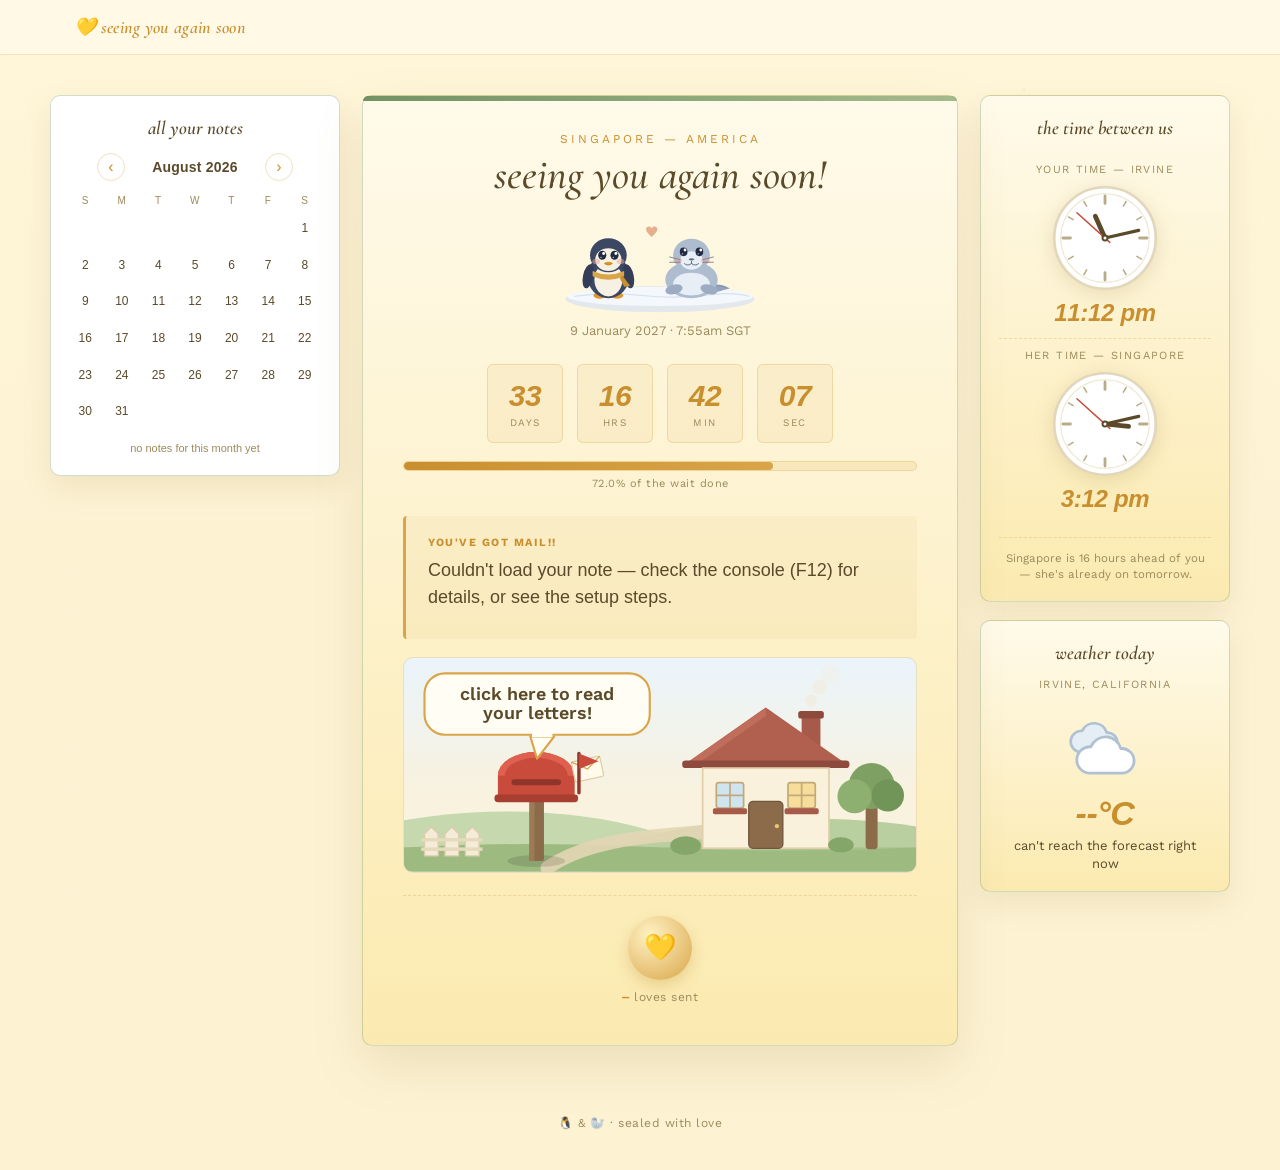
==== commit 889e5ef1: "Add files via upload" ====
--- a/index.html
+++ b/index.html
@@ -13,7 +13,7 @@
 
   <header class="site-header">
     <div class="site-header-inner">
-      <span class="site-logo">💛 seeing you again soon</span>
+      <button class="site-logo" id="home-link" type="button">💛 seeing you again soon</button>
     </div>
   </header>
 
@@ -39,7 +39,7 @@
             </div>
             <div class="calendar-grid" id="calendar-grid"></div>
 
-            <p class="calendar-hint">tap a highlighted date to read that day's note</p>
+            <p class="calendar-hint" id="calendar-hint">tap a highlighted date to read that day's note</p>
           </div>
         </aside>
 
@@ -48,7 +48,7 @@
           <div class="frame">
             <p class="eyebrow">Singapore &mdash; America</p>
             <h1 class="headline">seeing you again soon!</h1>
-            <img class="pals" src="icons/pals-illustration.svg" alt="a little seal and a penguin sitting together on an ice floe" />
+            <img class="pals" src="icons/pals-illustration.svg" alt="a round white fluffy character and a little seal sitting together on an ice floe" />
             <p class="target-date">9 January 2027 &middot; 7:55am SGT</p>
 
             <div class="countdown" id="countdown" aria-live="polite">
@@ -197,7 +197,7 @@
             <h2 class="panel-title">the time between us</h2>
 
             <div class="clock-block">
-              <p class="clock-city">Singapore</p>
+              <p class="clock-city" id="his-city-label">your time — Irvine</p>
               <svg class="clockface" viewBox="0 0 100 100" aria-hidden="true">
                 <circle cx="50" cy="50" r="47" fill="#ffffff" stroke="#e2d7bb" stroke-width="2.5"/>
                 <circle cx="50" cy="50" r="41" fill="#ffffff" stroke="#f0e7d0" stroke-width="1"/>
@@ -215,17 +215,17 @@
                   <line x1="16.2" y1="30.5" x2="20.5" y2="33" stroke-width="1.4"/>
                   <line x1="30.5" y1="16.2" x2="33" y2="20.5" stroke-width="1.4"/>
                 </g>
-                <line id="sg-hour" x1="50" y1="50" x2="50" y2="28" stroke="#5b4a2a" stroke-width="4.4" stroke-linecap="round"/>
-                <line id="sg-min"  x1="50" y1="50" x2="50" y2="18" stroke="#5b4a2a" stroke-width="3"   stroke-linecap="round"/>
-                <line id="sg-sec"  x1="50" y1="56" x2="50" y2="15" stroke="#c94b3b" stroke-width="1.4" stroke-linecap="round"/>
+                <line id="his-hour" x1="50" y1="50" x2="50" y2="28" stroke="#5b4a2a" stroke-width="4.4" stroke-linecap="round"/>
+                <line id="his-min"  x1="50" y1="50" x2="50" y2="18" stroke="#5b4a2a" stroke-width="3"   stroke-linecap="round"/>
+                <line id="his-sec"  x1="50" y1="56" x2="50" y2="15" stroke="#c94b3b" stroke-width="1.4" stroke-linecap="round"/>
                 <circle cx="50" cy="50" r="3.2" fill="#5b4a2a"/>
                 <circle cx="50" cy="50" r="1.4" fill="#ffffff"/>
               </svg>
-              <p class="clock-digital" id="tz-time-sg">--:--</p>
+              <p class="clock-digital" id="tz-time-his">--:--</p>
             </div>
 
             <div class="clock-block">
-              <p class="clock-city" id="his-city-label">Irvine, California</p>
+              <p class="clock-city">her time — Singapore</p>
               <svg class="clockface" viewBox="0 0 100 100" aria-hidden="true">
                 <circle cx="50" cy="50" r="47" fill="#ffffff" stroke="#e2d7bb" stroke-width="2.5"/>
                 <circle cx="50" cy="50" r="41" fill="#ffffff" stroke="#f0e7d0" stroke-width="1"/>
@@ -243,20 +243,20 @@
                   <line x1="16.2" y1="30.5" x2="20.5" y2="33" stroke-width="1.4"/>
                   <line x1="30.5" y1="16.2" x2="33" y2="20.5" stroke-width="1.4"/>
                 </g>
-                <line id="his-hour" x1="50" y1="50" x2="50" y2="28" stroke="#5b4a2a" stroke-width="4.4" stroke-linecap="round"/>
-                <line id="his-min"  x1="50" y1="50" x2="50" y2="18" stroke="#5b4a2a" stroke-width="3"   stroke-linecap="round"/>
-                <line id="his-sec"  x1="50" y1="56" x2="50" y2="15" stroke="#c94b3b" stroke-width="1.4" stroke-linecap="round"/>
+                <line id="sg-hour" x1="50" y1="50" x2="50" y2="28" stroke="#5b4a2a" stroke-width="4.4" stroke-linecap="round"/>
+                <line id="sg-min"  x1="50" y1="50" x2="50" y2="18" stroke="#5b4a2a" stroke-width="3"   stroke-linecap="round"/>
+                <line id="sg-sec"  x1="50" y1="56" x2="50" y2="15" stroke="#c94b3b" stroke-width="1.4" stroke-linecap="round"/>
                 <circle cx="50" cy="50" r="3.2" fill="#5b4a2a"/>
                 <circle cx="50" cy="50" r="1.4" fill="#ffffff"/>
               </svg>
-              <p class="clock-digital" id="tz-time-his">--:--</p>
+              <p class="clock-digital" id="tz-time-sg">--:--</p>
             </div>
 
             <p class="tz-gap" id="tz-gap">&nbsp;</p>
           </div>
 
           <div class="panel weather-panel">
-            <h2 class="panel-title">his weather</h2>
+            <h2 class="panel-title">weather today</h2>
             <p class="weather-city">Irvine, California</p>
             <div class="weather-icon" id="weather-icon" aria-hidden="true"></div>
             <p class="weather-temp" id="weather-temp">--&deg;C</p>
@@ -368,16 +368,34 @@
       <!-- the seal (original design, matching the front page) -->
       <g id="seal-swimmer" clip-path="none">
         <g id="seal-body">
-          <!-- tail fluke -->
-          <path d="M26 4 C40 -4 52 -4 64 4 C52 8 42 12 28 12 Z" fill="#94a4bd" transform="translate(-46,0)"/>
+          <!-- forked tail fluke -->
+          <path d="M-30 2
+                   C-40 -3 -48 -7 -56 -12
+                   Q-61 -15 -58.5 -9.5
+                   C-55.5 -4.5 -51 -1.2 -46 2
+                   C-51 5.2 -55.5 8.5 -58.5 13.5
+                   Q-61 19 -56 16
+                   C-48 11 -40 7 -30 2 Z" fill="#94a4bd"/>
+          <path d="M-32 2 C-42 -2 -49 -5 -55 -9" stroke="#7f90ab" stroke-width="0.8" fill="none"/>
+          <path d="M-32 2 C-42 6 -49 9 -55 12" stroke="#7f90ab" stroke-width="0.8" fill="none"/>
+
+          <!-- rear flipper, tucked along the body -->
+          <ellipse cx="-16" cy="15" rx="10" ry="4.5" fill="#8fa0ba" transform="rotate(-16 -16 15)"/>
+
           <!-- body -->
           <ellipse cx="0" cy="2" rx="30" ry="17" fill="#aebccf"/>
           <ellipse cx="2" cy="8" rx="21" ry="9" fill="#e8eef6"/>
-          <!-- flippers -->
-          <ellipse cx="-4" cy="14" rx="11" ry="5" fill="#9dacc3" transform="rotate(12 -4 14)"/>
+
+          <!-- front flippers: the far one darker so it reads as behind -->
+          <ellipse cx="8" cy="15" rx="12" ry="5" fill="#93a3bb" transform="rotate(20 8 15)"/>
+          <ellipse cx="4" cy="11" rx="12" ry="5.5" fill="#9dacc3" transform="rotate(8 4 11)"/>
+          <path d="M-4 11 Q6 13 15 16" stroke="#8b9cb5" stroke-width="0.7" fill="none"/>
+
           <!-- head -->
           <ellipse cx="30" cy="-6" rx="17" ry="15" fill="#aebccf"/>
           <ellipse cx="33" cy="-2" rx="10" ry="8" fill="#e8eef6"/>
+          <ellipse cx="21" cy="-1" rx="4" ry="2.6" fill="#e8a79a" opacity="0.45"/>
+          <ellipse cx="43" cy="-1" rx="4" ry="2.6" fill="#e8a79a" opacity="0.45"/>
           <ellipse cx="24" cy="-11" rx="3.4" ry="3.9" fill="#232a44"/>
           <ellipse cx="37" cy="-11" rx="3.4" ry="3.9" fill="#232a44"/>
           <circle cx="25.2" cy="-12.6" r="1.3" fill="#ffffff"/>
--- a/page.css
+++ b/page.css
@@ -1,4 +1,4 @@
-@import url('https://fonts.googleapis.com/css2?family=Cormorant+Garamond:ital,wght@0,400;0,500;0,600;1,500&family=Work+Sans:wght@400;500;600&family=Space+Mono:wght@400;700&family=Permanent+Marker&display=swap');
+@import url('https://fonts.googleapis.com/css2?family=Cormorant+Garamond:ital,wght@0,400;0,500;0,600;1,500&family=Work+Sans:wght@400;500;600&family=Space+Mono:wght@400;700&display=swap');
 
 :root{
   --bg: #fdf3d3;
@@ -19,9 +19,7 @@
   --mono: 'Space Mono', monospace;
   --sf: -apple-system, BlinkMacSystemFont, 'SF Pro Text', 'Helvetica Neue', Arial, sans-serif;
 
-  /* chalkboard / marker-pen face, used for the clock + weather numbers */
-  --marker: 'Permanent Marker', 'Chalkboard SE', 'Bradley Hand', 'Comic Sans MS', cursive;
-  /* the countdown numbers */
+  /* every number on the page — countdown, clocks, temperature */
   --helv: 'Helvetica Neue', Helvetica, Arial, sans-serif;
 }
 
@@ -102,7 +100,13 @@
   font-weight: 600;
   color: var(--gold-soft);
   letter-spacing: 0.3px;
-}
+  background: none;
+  border: none;
+  padding: 0;
+  cursor: pointer;
+  transition: color 0.15s ease;
+}
+.site-logo:hover{ color: var(--green); }
 
 .site-footer{
   position: relative; z-index: 1;
@@ -367,14 +371,16 @@
 .clockface line[id$="-hour"],
 .clockface line[id$="-min"]{ transition: transform 0.25s cubic-bezier(0.3, 1.6, 0.5, 1); }
 
-/* clock numbers — chalkboard / marker pen */
+/* clock numbers — Helvetica Neue, bold + italic */
 .clock-digital{
-  font-family: var(--marker);
-  font-size: 25px;
+  font-family: var(--helv);
+  font-weight: 700;
+  font-style: italic;
+  letter-spacing: -0.3px;
+  font-size: 24px;
   line-height: 1.1;
   color: var(--gold-soft);
   margin: 0;
-  letter-spacing: 0.5px;
 }
 .tz-gap{
   font-family: var(--body);
@@ -402,9 +408,12 @@
 }
 .weather-icon svg{ width: 100%; height: 100%; display: block; }
 
-/* weather number — chalkboard / marker pen */
+/* weather number — Helvetica Neue, bold + italic */
 .weather-temp{
-  font-family: var(--marker);
+  font-family: var(--helv);
+  font-weight: 700;
+  font-style: italic;
+  letter-spacing: -0.5px;
   font-size: 34px;
   line-height: 1.1;
   color: var(--gold-soft);
@@ -496,6 +505,18 @@
   outline: 1.5px solid var(--green);
   outline-offset: 1px;
 }
+.cal-jump{
+  background: none;
+  border: none;
+  padding: 0;
+  font-family: inherit;
+  font-size: inherit;
+  color: var(--gold-soft);
+  text-decoration: underline;
+  cursor: pointer;
+}
+.cal-jump:hover{ color: var(--green); }
+
 .calendar-hint{
   font-family: var(--sf);
   font-size: 11px;
@@ -718,6 +739,12 @@
 }
 .letter-photo{ width: 100%; border-radius: 8px; display: block; }
 .letter-audio{ width: 100%; }
+.letter-video{
+  width: 100%;
+  border-radius: 8px;
+  display: block;
+  background: #000;
+}
 
 /* speech bubble shown on the "general" mood envelope page */
 .speech-bubble{
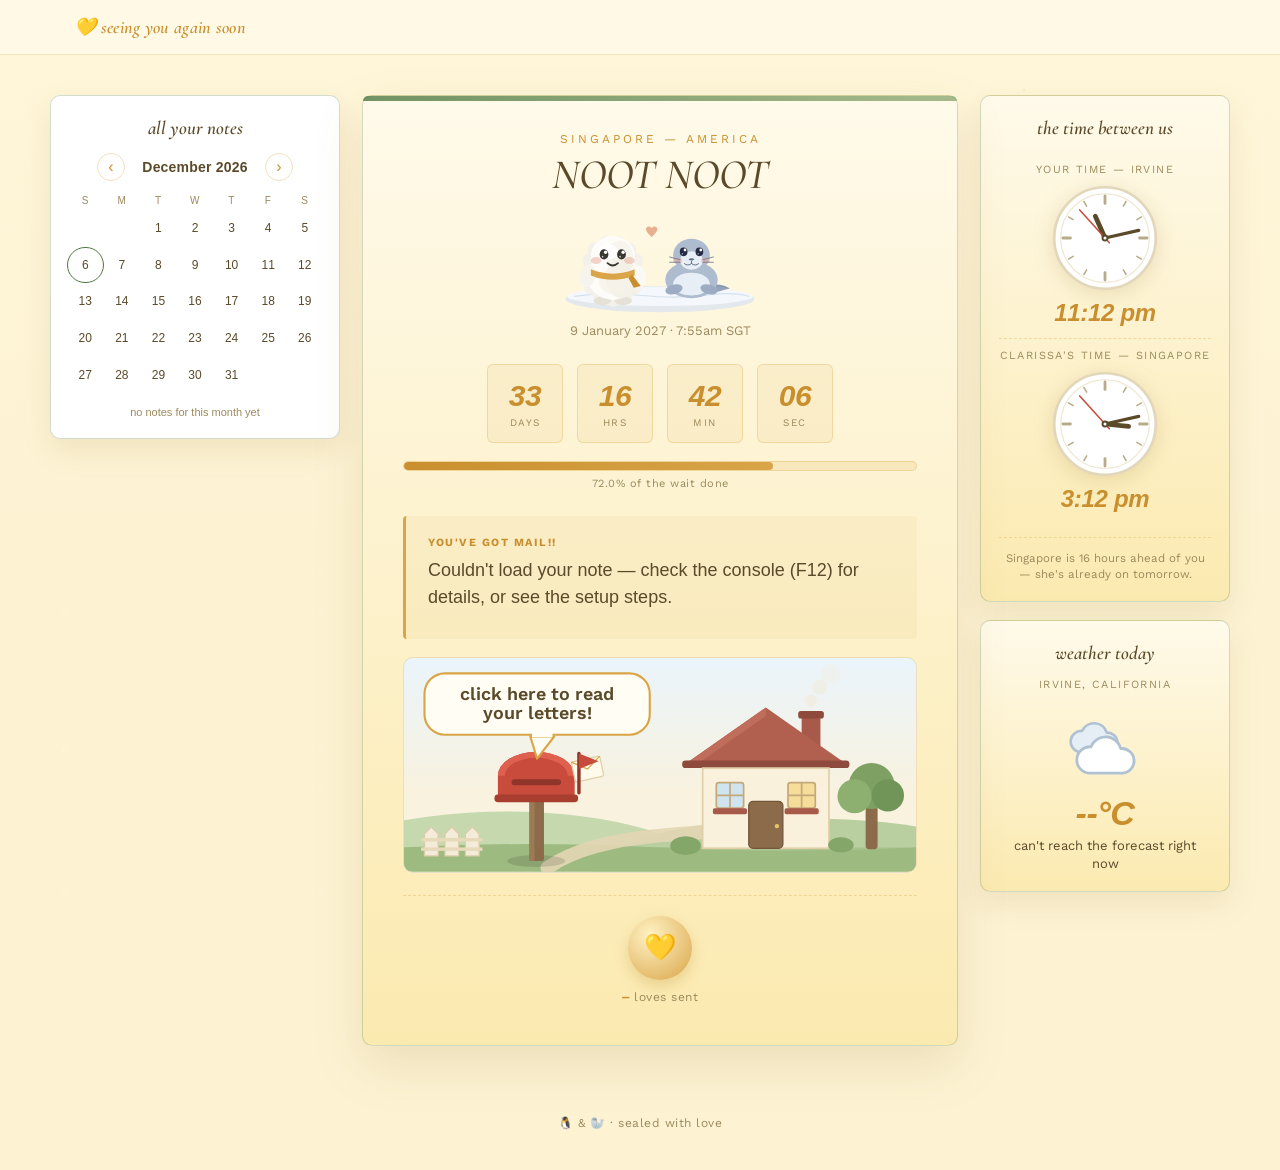
==== commit af2822ea: "Add files via upload" ====
--- a/index.html
+++ b/index.html
@@ -47,7 +47,7 @@
         <div class="col-centre">
           <div class="frame">
             <p class="eyebrow">Singapore &mdash; America</p>
-            <h1 class="headline">seeing you again soon!</h1>
+            <h1 class="headline">NOOT NOOT</h1>
             <img class="pals" src="icons/pals-illustration.svg" alt="a round white fluffy character and a little seal sitting together on an ice floe" />
             <p class="target-date">9 January 2027 &middot; 7:55am SGT</p>
 
@@ -225,7 +225,7 @@
             </div>
 
             <div class="clock-block">
-              <p class="clock-city">her time — Singapore</p>
+              <p class="clock-city">clarissa's time — Singapore</p>
               <svg class="clockface" viewBox="0 0 100 100" aria-hidden="true">
                 <circle cx="50" cy="50" r="47" fill="#ffffff" stroke="#e2d7bb" stroke-width="2.5"/>
                 <circle cx="50" cy="50" r="41" fill="#ffffff" stroke="#f0e7d0" stroke-width="1"/>
--- a/page.css
+++ b/page.css
@@ -739,6 +739,18 @@
 }
 .letter-photo{ width: 100%; border-radius: 8px; display: block; }
 .letter-audio{ width: 100%; }
+.media-missing{
+  font-family: var(--sf);
+  font-size: 12.5px;
+  line-height: 1.45;
+  color: #a8503f;
+  background: rgba(201,75,59,0.08);
+  border: 1px dashed rgba(201,75,59,0.4);
+  border-radius: 6px;
+  padding: 10px 12px;
+  margin: 0;
+}
+
 .letter-video{
   width: 100%;
   border-radius: 8px;
